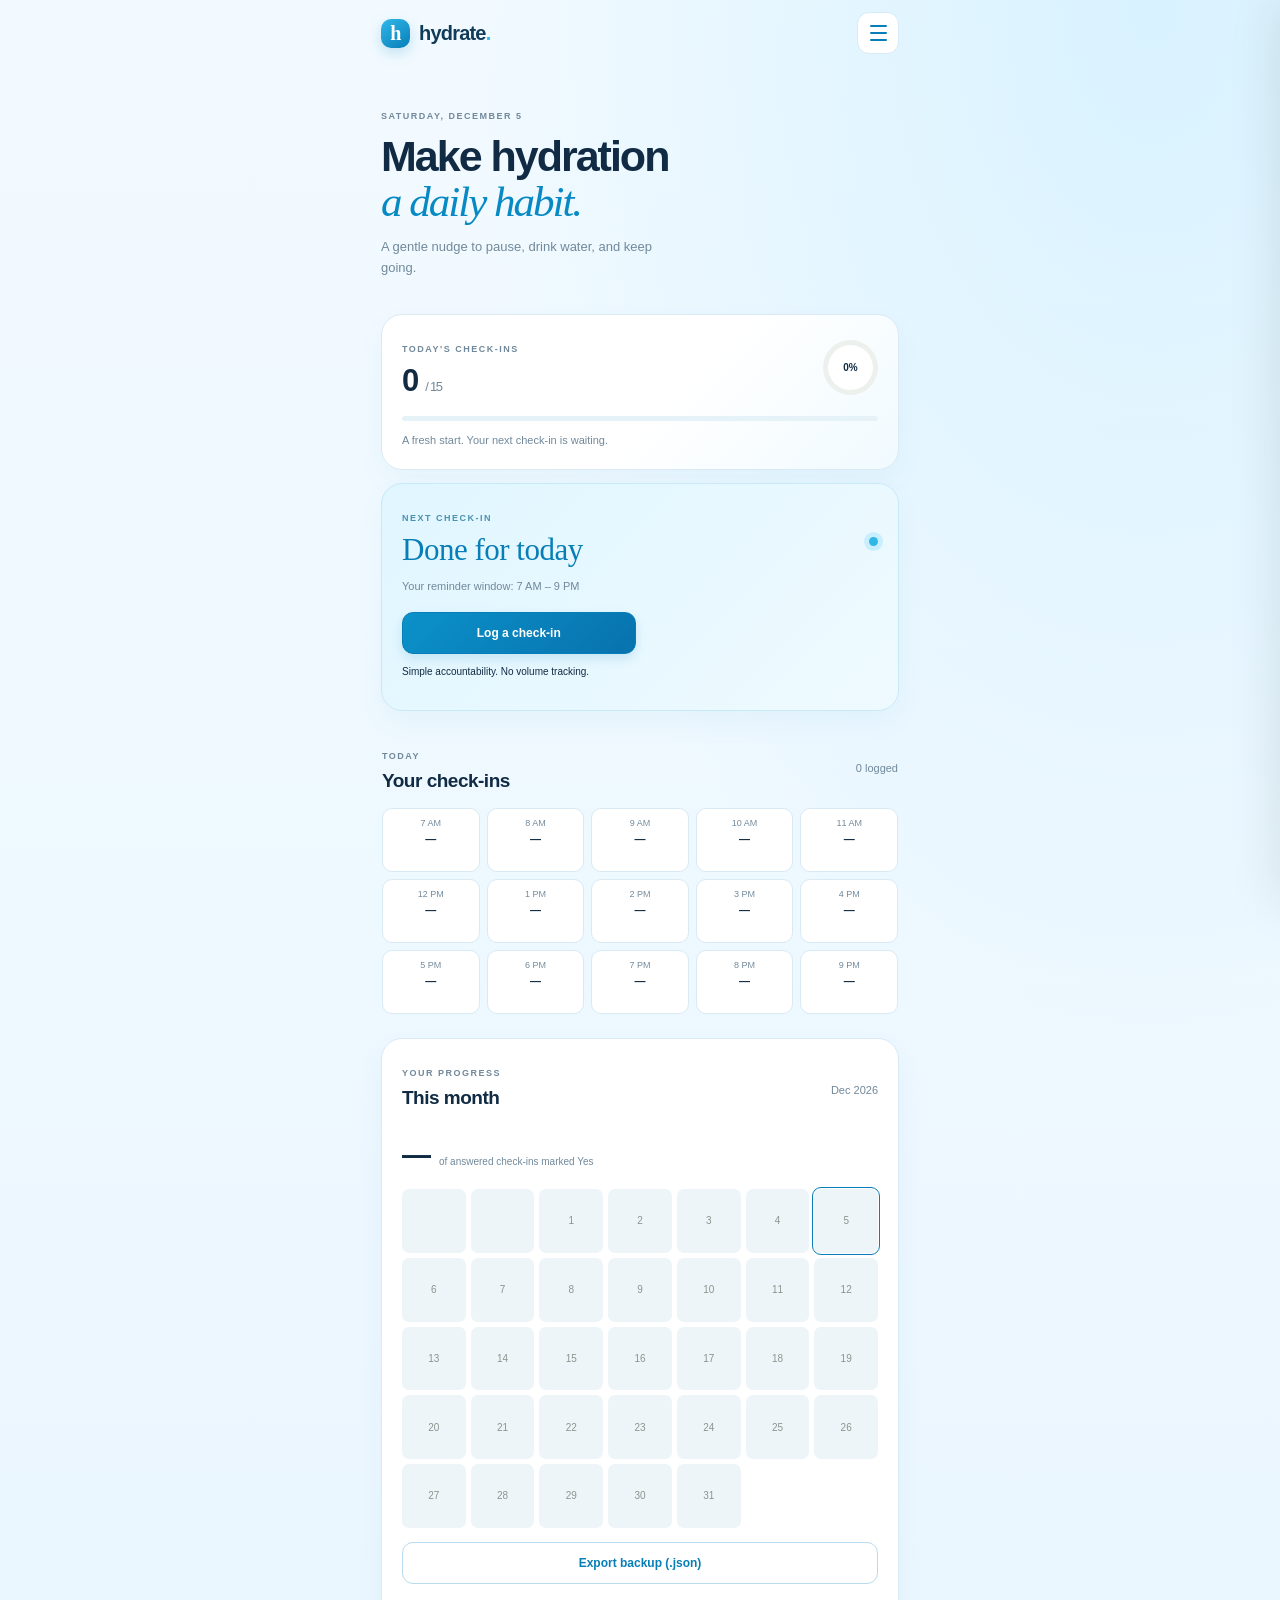
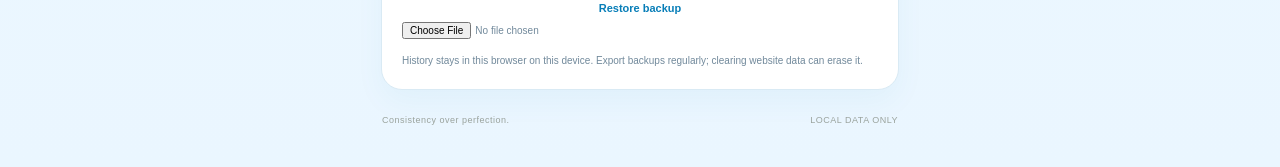
==== index.html @ 0cee1e0b "Add rotating hero message" ====
<!doctype html>
<html lang="en"><head><meta charset="utf-8"><meta name="viewport" content="width=device-width,initial-scale=1,viewport-fit=cover"><meta name="theme-color" content="#eaf6ff"><meta name="description" content="A simple hydration accountability tracker."><title>Hydrate</title><link rel="manifest" href="./manifest.json"><link rel="icon" href="./icon.svg" type="image/svg+xml"><link rel="stylesheet" href="./styles.css"></head>
<body><main class="shell">
<header class="nav"><a class="logo" href="./"><span class="drop">h</span>hydrate<span class="dot">.</span></a><button class="menu-trigger" id="menuTrigger" aria-label="Open menu" aria-expanded="false"><span></span><span></span><span></span></button></header>
<div id="homePage" class="page-view"><section class="hero"><p class="kicker" id="today"></p><h1 id="heroQuote" aria-live="polite">Make hydration<br><i>a daily habit.</i></h1><p class="intro">A gentle nudge to pause, drink water, and keep going.</p></section>
<section class="card score"><div class="scorehead"><div><p class="kicker">TODAY'S CHECK-INS</p><strong id="score">0 <small>/ 15</small></strong></div><div class="ring" id="ring"><span id="percent">0%</span></div></div><div class="track"><span id="bar"></span></div><p class="muted" id="scoreNote">A fresh start. Your next check-in is waiting.</p></section>
<section class="card next"><div class="flex"><div><p class="kicker">NEXT CHECK-IN</p><h2 id="next">—</h2></div><span class="pulse"></span></div><p class="muted" id="windowText">Your reminder window: 7:00 AM – 9:00 PM</p><div class="buttons"><button class="yes" id="yes">Log a check-in</button></div><p class="tiny" id="feedback">Simple accountability. No volume tracking.</p></section>
<section class="section"><div class="flex"><div><p class="kicker">TODAY</p><h2>Your check-ins</h2></div><span class="muted" id="answered">0 answered</span></div><div class="slots" id="slots"></div></section>

<section class="card history"><div class="flex"><div><p class="kicker">YOUR PROGRESS</p><h2>This month</h2></div><span class="muted" id="month"></span></div><div class="monthrate"><strong id="rate">—</strong><span>of answered check-ins marked Yes</span></div><div class="calendar" id="calendar"></div><button class="outline" id="export">Export backup (.json)</button><label class="restore">Restore backup<input id="import" type="file" accept="application/json,.json"></label><p class="tiny muted">History stays in this browser on this device. Export backups regularly; clearing website data can erase it.</p></section>
<footer><span>Consistency over perfection.</span><span>LOCAL DATA ONLY</span></footer></div>
<section id="settingsPage" class="page-view settings-page" hidden><div class="page-heading"><button id="settingsBack" class="back-button" aria-label="Back to dashboard">←</button><div><p class="kicker">PERSONALIZE HYDRATE</p><h1>Settings</h1><p class="muted">Make Hydrate fit your daily routine.</p></div></div><div class="settings-intro"><span class="water-orb">〰</span><div><strong>Your hydration rhythm</strong><p>Small reminders. Consistent habits.</p></div></div><section class="card settings"><p class="kicker">YOUR ROUTINE</p><h2>Reminder window</h2><div class="field"><label for="start">Start</label><input id="start" type="time" value="07:00"></div><div class="field"><label for="end">End</label><input id="end" type="time" value="21:00"></div><div class="field"><label>Frequency</label><span class="fixed">Every 1 hour</span></div><button class="outline" id="save">Save settings</button><div class="divider"></div><div class="flex"><div><b>Push notifications</b><p class="muted tiny" id="pushState">Not configured yet</p></div><span class="tiny muted">Manage from menu</span></div></section><section class="card danger-card"><p class="kicker">DATA MANAGEMENT</p><h2>Reset check-in history</h2><p class="muted">Permanently delete all your Yes and No records stored on this device. Export a backup first if you may need them.</p><button class="clear-logs" id="clearLogs">Clear all logs</button></section><p class="settings-privacy">Your check-in history stays on this device.</p></section>
</main>
<div class="menu-backdrop" id="menuBackdrop"></div>
<aside class="app-menu" id="appMenu" aria-hidden="true">
  <div class="menu-head"><strong>Hydrate</strong><button id="menuClose" aria-label="Close menu">×</button></div>
  <button class="menu-item" id="menuProfile"><span>Profile</span><small>Personal details</small></button>
  <button class="menu-item" id="menuSettings"><span>Settings</span><small>Routine and data controls</small></button>
  <div class="menu-divider"></div>
  <button class="menu-item" id="notify"><span>Test notification</span><small>Send a sample reminder</small></button>
  <p class="menu-foot">Your data stays on this device.</p>
</aside>
<section class="profile-overlay" id="profileOverlay" aria-hidden="true">
  <div class="profile-dialog">
    <div class="flex"><h2>Your profile</h2><button id="profileClose" class="profile-close" aria-label="Close profile">×</button></div>
    <p class="muted">A local profile for your Hydrate app. No account or sign-in required.</p>
    <label class="profile-label" for="profileName">Display name</label>
    <input id="profileName" class="profile-input" type="text" maxlength="40" placeholder="Your name">
    <button class="yes profile-save" id="profileSave">Save profile</button>
  </div>
</section>
<section class="checkin-overlay" id="checkinOverlay" aria-hidden="true">
  <div class="checkin-dialog" role="dialog" aria-modal="true" aria-labelledby="checkinTitle">
    <p class="kicker">HYDRATE CHECK-IN</p>
    <h2 id="checkinTitle">Did you drink water?</h2>
    <p class="muted">Log this reminder before you get back to your day.</p>
    <div class="checkin-actions">
      <button class="yes" id="promptYes">Yes, I drank</button>
      <button class="no" id="promptNo">Not yet</button>
    </div>
  </div>
</section>
<div id="toast" role="status"></div><script src="./app.js" defer></script></body></html>
---- styles.css ----
:root{--ink:#102b43;--green:#087eb8;--mint:#dff4ff;--paper:#edf8ff;--muted:#71899b;--line:#d9eaf4;--white:#fff;--rust:#c06a45;--blue:#087eb8;--deep:#075985;--sky:#e2f5ff}*{box-sizing:border-box}body{margin:0;background:var(--paper);color:var(--ink);font-family:-apple-system,BlinkMacSystemFont,"Segoe UI",sans-serif;-webkit-font-smoothing:antialiased}.shell{max-width:540px;margin:auto;padding:env(safe-area-inset-top) 21px calc(30px + env(safe-area-inset-bottom))}.nav{height:66px;display:flex;align-items:center;justify-content:space-between}.logo{text-decoration:none;color:var(--ink);font-size:20px;font-weight:750;letter-spacing:-.8px;display:flex;align-items:center}.drop{width:29px;height:29px;border-radius:10px;background:var(--green);color:#fff;display:grid;place-items:center;margin-right:9px;font-family:Georgia,serif;font-size:20px}.dot{color:#c58b5a}.kicker{font-size:9px;letter-spacing:1.5px;font-weight:750;color:var(--muted)}.hero{padding:36px 0 22px}.hero h1{font-size:43px;line-height:1.04;letter-spacing:-2px;margin:13px 0;font-weight:700}.hero h1 i{font-family:Georgia,serif;color:var(--green);font-weight:400}.intro{font-size:13px;color:var(--muted);line-height:1.6;max-width:280px}.card{background:var(--white);border:1px solid var(--line);border-radius:21px;padding:20px;margin-bottom:13px;box-shadow:0 6px 22px #1d382708}.scorehead,.flex{display:flex;align-items:center;justify-content:space-between}.score strong{display:block;font-size:31px;letter-spacing:-1.3px;margin-top:5px}.score small{font-size:13px;color:var(--muted);font-weight:500}.ring{width:55px;height:55px;border-radius:50%;background:conic-gradient(var(--green) 0deg,#edf1ed 0deg);display:grid;place-items:center;position:relative}.ring:before{content:"";position:absolute;inset:5px;background:#fff;border-radius:50%}.ring span{position:relative;font-size:10px;font-weight:750}.track{height:5px;background:#edf1ed;border-radius:8px;margin:17px 0 11px;overflow:hidden}.track span{height:100%;display:block;width:0;background:var(--green);transition:width .2s}.muted{font-size:11px;color:var(--muted);line-height:1.55;margin:0}.next{background:#e9f0e9;border-color:#dce8dd}.next .kicker{color:#698373}.next h2,.section h2,.settings h2,.history h2{margin:2px 0 10px;font-size:19px;letter-spacing:-.5px}.next h2{font-family:Georgia,serif;font-weight:400;font-size:31px;color:var(--green)}.pulse{width:9px;height:9px;background:#71977b;border-radius:50%;box-shadow:0 0 0 5px #d7e6d9}.buttons{display:grid;grid-template-columns:1fr 1fr;gap:9px;margin:17px 0 10px}button{font:650 12px -apple-system,BlinkMacSystemFont,"Segoe UI",sans-serif;cursor:pointer;border-radius:11px;padding:13px 9px}.yes{background:var(--green);color:white;border:1px solid var(--green)}.no{background:#fff;color:var(--green);border:1px solid #cbd9ce}.tiny{font-size:10px;line-height:1.6}.section{padding:18px 1px 24px}.section h2{margin:2px 0}.slots{display:grid;grid-template-columns:repeat(5,1fr);gap:7px;margin-top:14px}.slot{background:#fff;border:1px solid var(--line);border-radius:10px;text-align:center;padding:9px 2px;min-height:52px}.slot span{display:block;font-size:9px;color:var(--muted)}.slot b{display:block;font-size:11px;margin-top:5px}.slot.yes{background:#e6f0e8;border-color:#d5e5d8;color:var(--green)}.slot.no{background:#f7eee8;border-color:#efded2;color:var(--rust)}.settings h2,.history h2{margin:3px 0 13px}.field{display:flex;justify-content:space-between;align-items:center;padding:11px 0;border-bottom:1px solid var(--line);font-size:12px}.field label{color:#536259}.field input{border:1px solid var(--line);border-radius:8px;padding:7px;background:#fafcfa;color:var(--ink);font:12px inherit}.fixed{color:var(--muted)}.outline{width:100%;border:1px solid #cbd9ce;background:white;color:var(--green);margin:14px 0 4px}.divider{height:1px;background:var(--line);margin:16px 0}.settings b{font-size:12px}.monthrate{display:flex;align-items:baseline;gap:8px;margin:17px 0}.monthrate strong{font-size:29px}.monthrate span{font-size:10px;color:var(--muted)}.calendar{display:grid;grid-template-columns:repeat(7,1fr);gap:5px}.calendar div{aspect-ratio:1;border-radius:7px;background:#f0f3f0;display:grid;place-items:center;color:#8a958d;font-size:10px}.calendar .good{background:#dcebe0;color:var(--green);font-weight:750}.calendar .today{outline:1px solid var(--green);outline-offset:1px}.restore{display:block;text-align:center;color:var(--green);font-size:11px;font-weight:650;margin:14px 0}.restore input{display:block;width:100%;margin-top:8px;color:var(--muted);font-size:10px}footer{display:flex;justify-content:space-between;color:#9aa39d;font-size:9px;letter-spacing:.5px;padding:12px 1px}#toast{position:fixed;bottom:calc(20px + env(safe-area-inset-bottom));left:50%;transform:translate(-50%,15px);opacity:0;background:#172820;color:white;padding:11px 16px;border-radius:30px;font-size:11px;transition:.2s;pointer-events:none;white-space:nowrap}#toast.show{opacity:1;transform:translate(-50%,0)}button:focus-visible,input:focus-visible{outline:2px solid #c58b5a;outline-offset:2px}
.checkin-overlay{position:fixed;inset:0;z-index:20;background:rgba(18,34,25,.48);backdrop-filter:blur(7px);display:none;align-items:center;justify-content:center;padding:22px}
.checkin-overlay.visible{display:flex}
.checkin-dialog{width:100%;max-width:420px;background:#fff;border:1px solid var(--line);border-radius:23px;padding:25px 21px 18px;box-shadow:0 22px 70px #0b1c1260;animation:popin .18s ease-out}
.checkin-dialog h2{font-size:27px;letter-spacing:-1px;margin:10px 0 8px}
.checkin-actions{display:grid;grid-template-columns:1fr 1fr;gap:9px;margin:22px 0 9px}
.checkin-actions button{min-height:48px}
@keyframes popin{from{opacity:0;transform:translateY(8px) scale(.98)}to{opacity:1;transform:translateY(0) scale(1)}}

.slot small{display:block;margin-top:4px;font-size:11px;line-height:1.2;color:var(--muted);font-weight:600}

.menu-trigger{width:42px;height:42px;border:1px solid var(--line);background:#fff;border-radius:12px;display:flex;flex-direction:column;justify-content:center;align-items:center;gap:5px;padding:0}
.menu-trigger span{display:block;width:17px;height:2px;border-radius:2px;background:var(--ink)}
.menu-backdrop{position:fixed;inset:0;background:#10201855;z-index:29;display:none}
.menu-backdrop.visible{display:block}
.app-menu{position:fixed;z-index:30;top:0;right:0;bottom:0;width:min(82vw,340px);background:#fff;box-shadow:-15px 0 50px #12251b20;padding:calc(20px + env(safe-area-inset-top)) 19px calc(20px + env(safe-area-inset-bottom));transform:translateX(105%);transition:transform .22s ease;display:flex;flex-direction:column}
.app-menu.visible{transform:translateX(0)}
.menu-head{display:flex;align-items:center;justify-content:space-between;padding-bottom:20px;border-bottom:1px solid var(--line);margin-bottom:12px;font-size:18px}
.menu-head button,.profile-close{border:0;background:var(--paper);border-radius:10px;font-size:24px;width:36px;height:36px;padding:0;color:var(--ink)}
.menu-item{display:flex;flex-direction:column;align-items:flex-start;text-align:left;gap:4px;padding:15px 10px;border:0;border-radius:12px;background:transparent;color:var(--ink);font-size:14px}
.menu-item:active{background:var(--paper)}
.menu-item small{font-size:10px;color:var(--muted);font-weight:450}
.menu-divider{height:1px;background:var(--line);margin:10px 0}
.menu-foot{margin-top:auto;color:var(--muted);font-size:10px;padding:10px}
.profile-overlay{position:fixed;inset:0;z-index:40;background:#10201866;display:none;align-items:center;justify-content:center;padding:22px}
.profile-overlay.visible{display:flex}
.profile-dialog{background:#fff;width:100%;max-width:400px;border-radius:20px;padding:22px;box-shadow:0 20px 60px #0002}
.profile-dialog h2{font-size:20px;margin:0}
.profile-label{display:block;font-size:11px;color:var(--muted);margin:20px 0 7px}
.profile-input{width:100%;border:1px solid var(--line);border-radius:10px;padding:12px;font:14px inherit;color:var(--ink);background:#fbfcfb}
.profile-save{width:100%;margin-top:14px}

/* Hydrate blue-water visual refresh */
body{background:radial-gradient(ellipse at 90% 0%,#d8f2ff 0%,transparent 42%),linear-gradient(180deg,#f2faff 0%,#eaf6ff 100%);color:var(--ink)}
.shell{max-width:560px}
.logo{color:#103b59}.drop{background:linear-gradient(145deg,#31b8e9,#087eb8);box-shadow:0 5px 14px #0784bd35}
.dot{color:#36bde8}
.hero h1 i{color:#0789c4}
.card{border-color:#d9eaf4;box-shadow:0 12px 30px #1c7ca00c}
.score{background:linear-gradient(135deg,#fff 55%,#f0faff)}
.ring{background:conic-gradient(var(--blue) 0deg,#e5f2f8 0deg)}
.track{background:#e5f2f8}.track span{background:linear-gradient(90deg,#36c2eb,#087eb8)}
.next{background:linear-gradient(135deg,#e0f6ff,#effaff);border-color:#c7eaf8}
.next .kicker{color:#4b91b1}.next h2{color:#087eb8}
.pulse{background:#31b7e6;box-shadow:0 0 0 5px #c9efff}
.yes{background:linear-gradient(135deg,#0b91c9,#0872ad);border-color:#087eb8;box-shadow:0 5px 12px #087eb826}
.no{color:#087eb8;border-color:#b9deef;background:#fff}
.slot.yes{background:#e0f5ff;border-color:#bfe7f8;color:#087eb8}
.slot.no{background:#fff2ec;border-color:#f2ddd2;color:#b76542}
.outline{border-color:#b8dced;color:#087eb8;background:#fff}
.calendar div{background:#edf5f9}.calendar .good{background:#d7f1ff;color:#087eb8}.calendar .today{outline-color:#087eb8}
#toast{background:#073b5b}
.menu-trigger{border-color:#d7eaf5;background:#fff}
.menu-trigger span{background:#087eb8}
.menu-backdrop{background:#073b5b55}
.app-menu{background:#fafdff}
.menu-head button,.profile-close{background:#e6f5fc;color:#087eb8}
.menu-item:active{background:#eaf7ff}
.profile-dialog{background:#fbfeff}
.profile-input{border-color:#d5e9f4;background:#f5fbff}
.checkin-dialog{border-color:#d5eaf5}
.checkin-overlay{background:#06365366}
.checkin-actions .yes{background:linear-gradient(135deg,#0b91c9,#0872ad)}
.page-view[hidden]{display:none!important}
.settings-page{max-width:560px;margin:0 auto;padding:calc(22px + env(safe-area-inset-top)) 21px calc(35px + env(safe-area-inset-bottom))}
.page-heading{display:flex;gap:16px;align-items:center;margin:12px 0 24px}
.page-heading h1{font-size:35px;letter-spacing:-1.5px;margin:3px 0 5px}
.back-button{flex:0 0 44px;width:44px;height:44px;border:1px solid #cfe6f3;border-radius:14px;background:#fff;color:#087eb8;font-size:23px;padding:0}
.settings-intro{display:flex;align-items:center;gap:14px;padding:17px 18px;margin-bottom:14px;border-radius:20px;background:linear-gradient(120deg,#d7f3ff,#f4fcff);border:1px solid #cceaf8}
.settings-intro strong{font-size:14px}.settings-intro p{font-size:11px;color:#71899b;margin:5px 0 0}
.water-orb{width:42px;height:42px;border-radius:50%;display:grid;place-items:center;background:linear-gradient(145deg,#48c8ed,#087eb8);color:white;font-size:24px;box-shadow:0 6px 15px #0784bd30}
.settings-page .settings{margin-bottom:14px}
.settings-page .settings h2,.danger-card h2{font-size:21px}
.settings-page .field{padding:15px 0}
.settings-page .field input{border-color:#d7eaf5;background:#f7fcff}
.settings-page .outline{padding:15px;margin-top:18px}
.danger-card{border-color:#f0deda;background:linear-gradient(145deg,#fff,#fffafa)}
.danger-card .kicker{color:#a96c61}
.danger-card h2{margin:5px 0 9px}
.clear-logs{width:100%;margin-top:17px;border:1px solid #edc8c2;background:#fff5f3;color:#a8443a;padding:14px}
.settings-privacy{text-align:center;color:#8aa0ae;font-size:10px;padding:10px 0}


/* Show ad-hoc check-ins inside the matching hourly tile */
.slot{min-height:64px;padding:9px 3px;overflow-wrap:anywhere}
.slot .quick-count{font-size:9px;color:#087eb8;font-weight:750;margin-top:5px}
.slot .quick-times{font-size:8px;line-height:1.35;color:#54788d;margin-top:3px;white-space:normal}
.slot.has-quick{background:linear-gradient(180deg,#f0faff,#fff);border-color:#b9e4f5}
.slot.yes.has-quick{background:#e0f5ff}
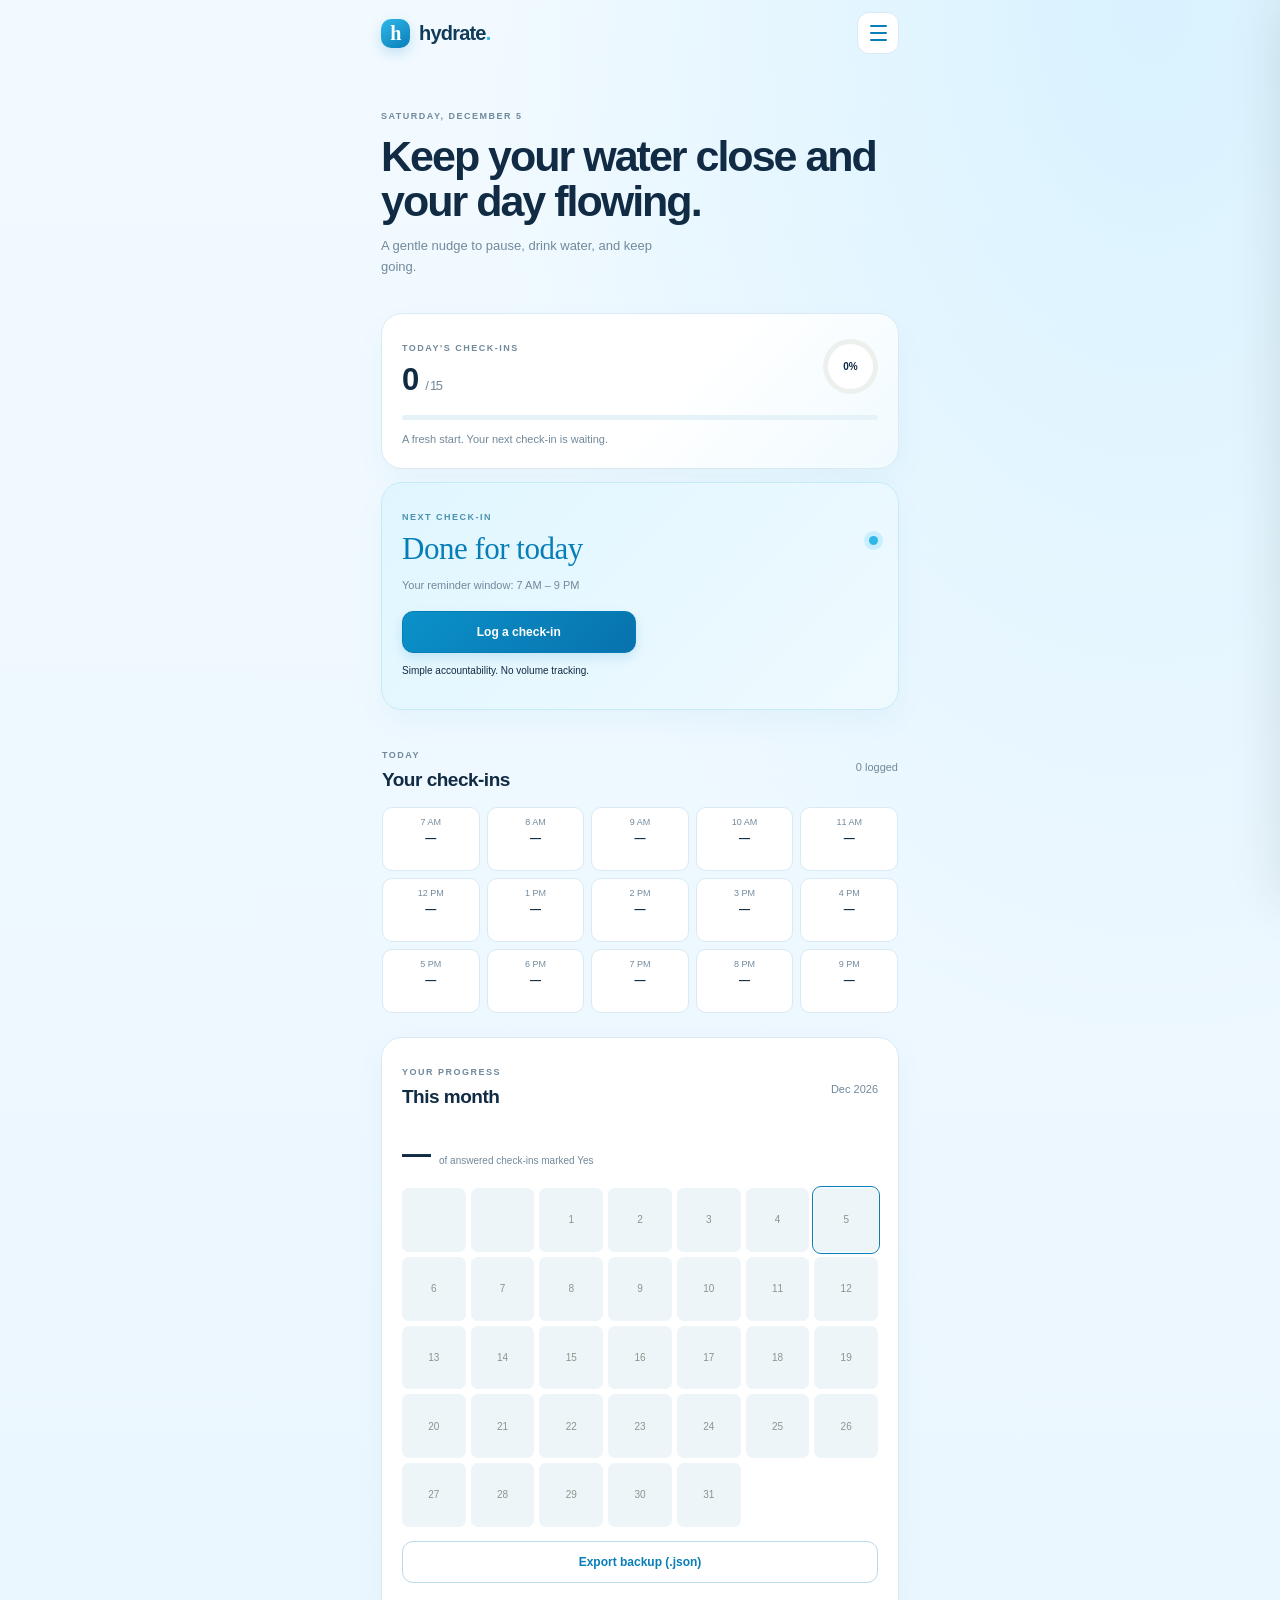
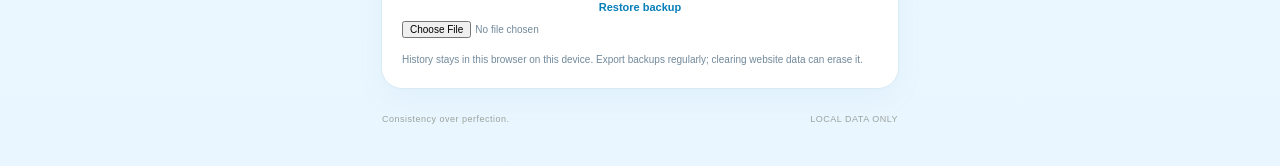
==== commit 338cf964: "Add iOS Home Screen icon declaration" ====
--- a/index.html
+++ b/index.html
@@ -1,5 +1,5 @@
 <!doctype html>
-<html lang="en"><head><meta charset="utf-8"><meta name="viewport" content="width=device-width,initial-scale=1,viewport-fit=cover"><meta name="theme-color" content="#eaf6ff"><meta name="description" content="A simple hydration accountability tracker."><title>Hydrate</title><link rel="manifest" href="./manifest.json"><link rel="icon" href="./icon.svg" type="image/svg+xml"><link rel="stylesheet" href="./styles.css"></head>
+<html lang="en"><head><meta charset="utf-8"><meta name="viewport" content="width=device-width,initial-scale=1,viewport-fit=cover"><meta name="theme-color" content="#eaf6ff"><meta name="description" content="A simple hydration accountability tracker."><title>Hydrate</title><link rel="manifest" href="./manifest.json"><link rel="icon" href="./icon.svg" type="image/svg+xml"><link rel="apple-touch-icon" href="./icon.svg"><link rel="stylesheet" href="./styles.css"></head>
 <body><main class="shell">
 <header class="nav"><a class="logo" href="./"><span class="drop">h</span>hydrate<span class="dot">.</span></a><button class="menu-trigger" id="menuTrigger" aria-label="Open menu" aria-expanded="false"><span></span><span></span><span></span></button></header>
 <div id="homePage" class="page-view"><section class="hero"><p class="kicker" id="today"></p><h1 id="heroQuote" aria-live="polite">Make hydration<br><i>a daily habit.</i></h1><p class="intro">A gentle nudge to pause, drink water, and keep going.</p></section>
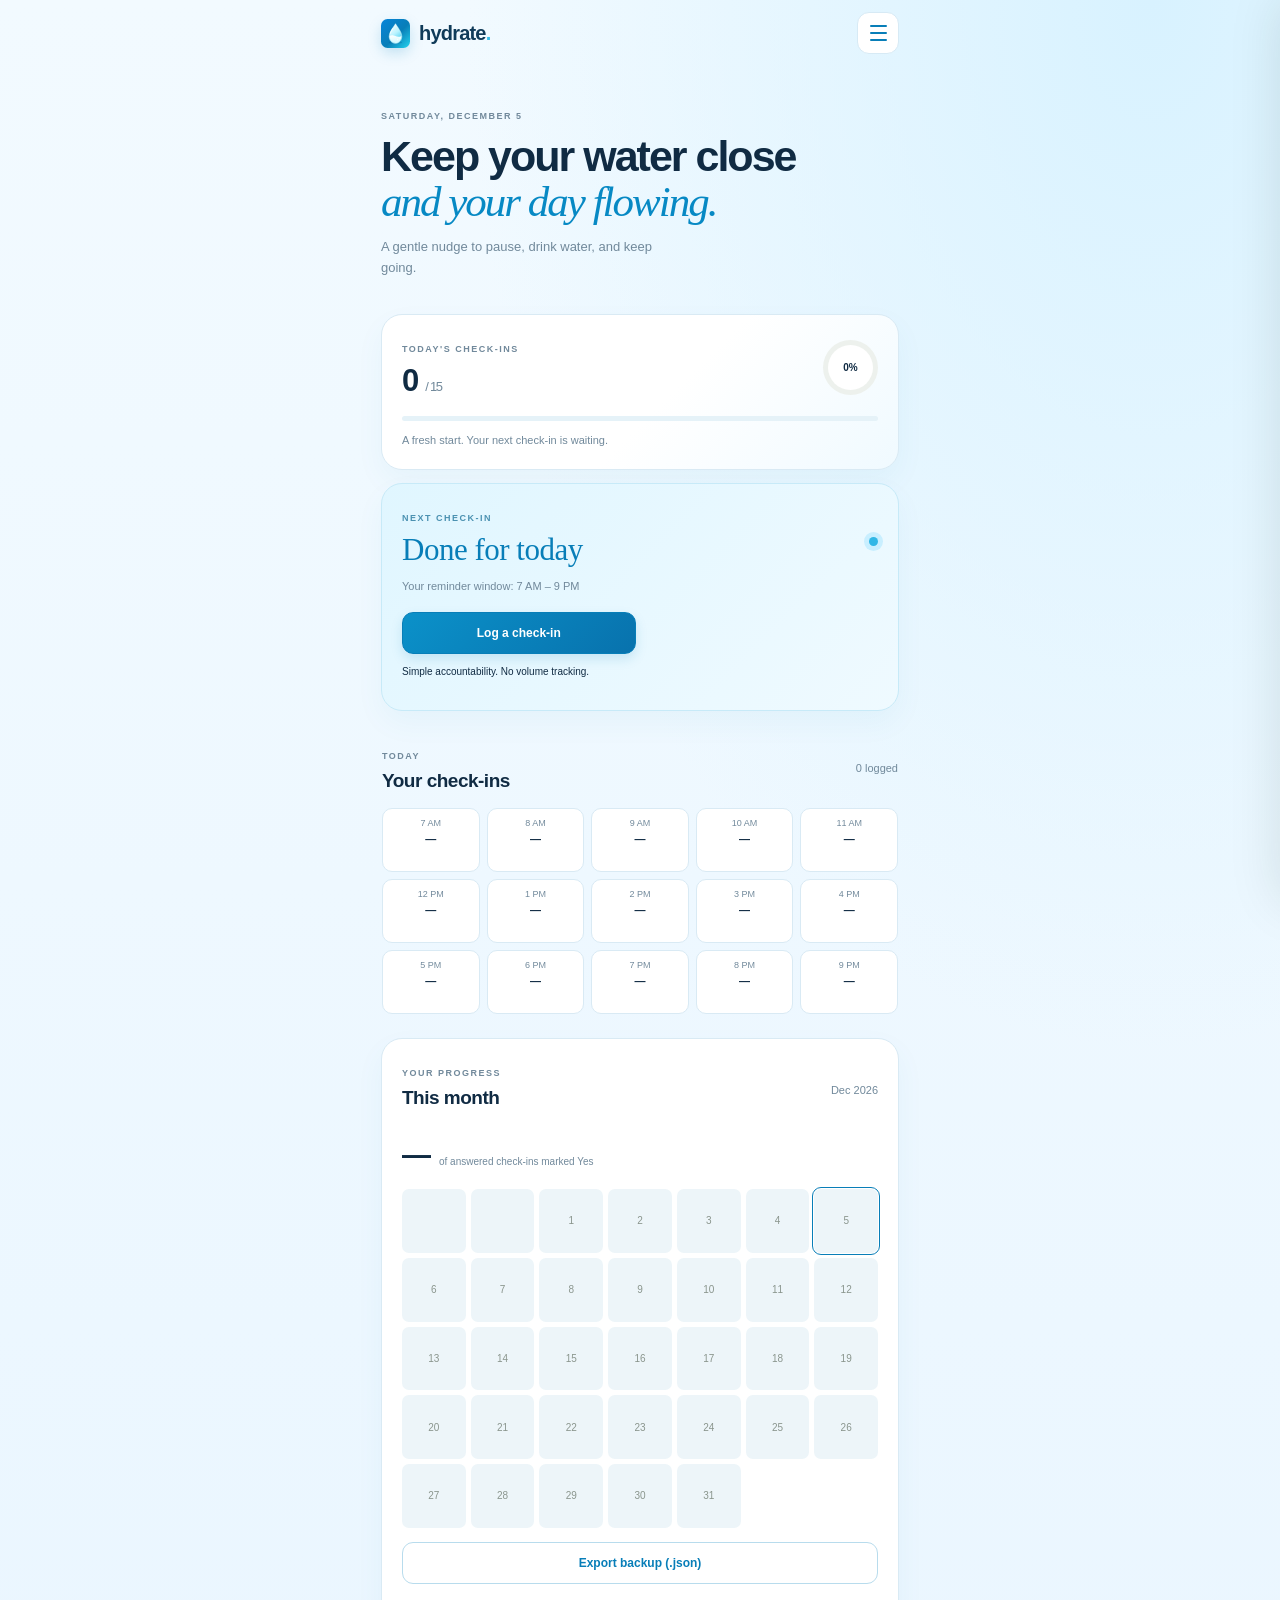
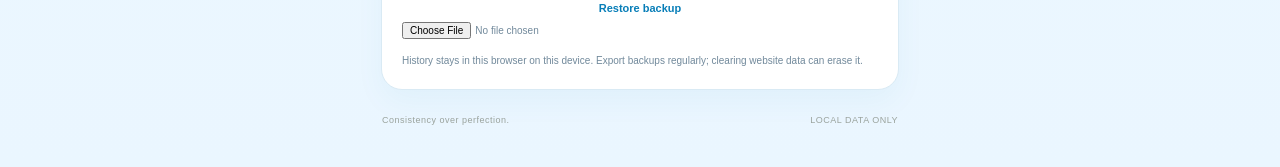
==== commit 6a860c1f: "Replace header H with water-drop brand mark and point iOS icon to PNG" ====
--- a/index.html
+++ b/index.html
@@ -1,7 +1,7 @@
 <!doctype html>
-<html lang="en"><head><meta charset="utf-8"><meta name="viewport" content="width=device-width,initial-scale=1,viewport-fit=cover"><meta name="theme-color" content="#eaf6ff"><meta name="description" content="A simple hydration accountability tracker."><title>Hydrate</title><link rel="manifest" href="./manifest.json"><link rel="icon" href="./icon.svg" type="image/svg+xml"><link rel="apple-touch-icon" href="./icon.svg"><link rel="stylesheet" href="./styles.css"></head>
+<html lang="en"><head><meta charset="utf-8"><meta name="viewport" content="width=device-width,initial-scale=1,viewport-fit=cover"><meta name="theme-color" content="#eaf6ff"><meta name="description" content="A simple hydration accountability tracker."><title>Hydrate</title><link rel="manifest" href="./manifest.json"><link rel="icon" href="./icon.svg" type="image/svg+xml"><link rel="apple-touch-icon" href="./apple-touch-icon.png"><link rel="stylesheet" href="./styles.css"></head>
 <body><main class="shell">
-<header class="nav"><a class="logo" href="./"><span class="drop">h</span>hydrate<span class="dot">.</span></a><button class="menu-trigger" id="menuTrigger" aria-label="Open menu" aria-expanded="false"><span></span><span></span><span></span></button></header>
+<header class="nav"><a class="logo" href="./"><span class="drop"><img src="./icon.svg" alt=""></span>hydrate<span class="dot">.</span></a><button class="menu-trigger" id="menuTrigger" aria-label="Open menu" aria-expanded="false"><span></span><span></span><span></span></button></header>
 <div id="homePage" class="page-view"><section class="hero"><p class="kicker" id="today"></p><h1 id="heroQuote" aria-live="polite">Make hydration<br><i>a daily habit.</i></h1><p class="intro">A gentle nudge to pause, drink water, and keep going.</p></section>
 <section class="card score"><div class="scorehead"><div><p class="kicker">TODAY'S CHECK-INS</p><strong id="score">0 <small>/ 15</small></strong></div><div class="ring" id="ring"><span id="percent">0%</span></div></div><div class="track"><span id="bar"></span></div><p class="muted" id="scoreNote">A fresh start. Your next check-in is waiting.</p></section>
 <section class="card next"><div class="flex"><div><p class="kicker">NEXT CHECK-IN</p><h2 id="next">—</h2></div><span class="pulse"></span></div><p class="muted" id="windowText">Your reminder window: 7:00 AM – 9:00 PM</p><div class="buttons"><button class="yes" id="yes">Log a check-in</button></div><p class="tiny" id="feedback">Simple accountability. No volume tracking.</p></section>
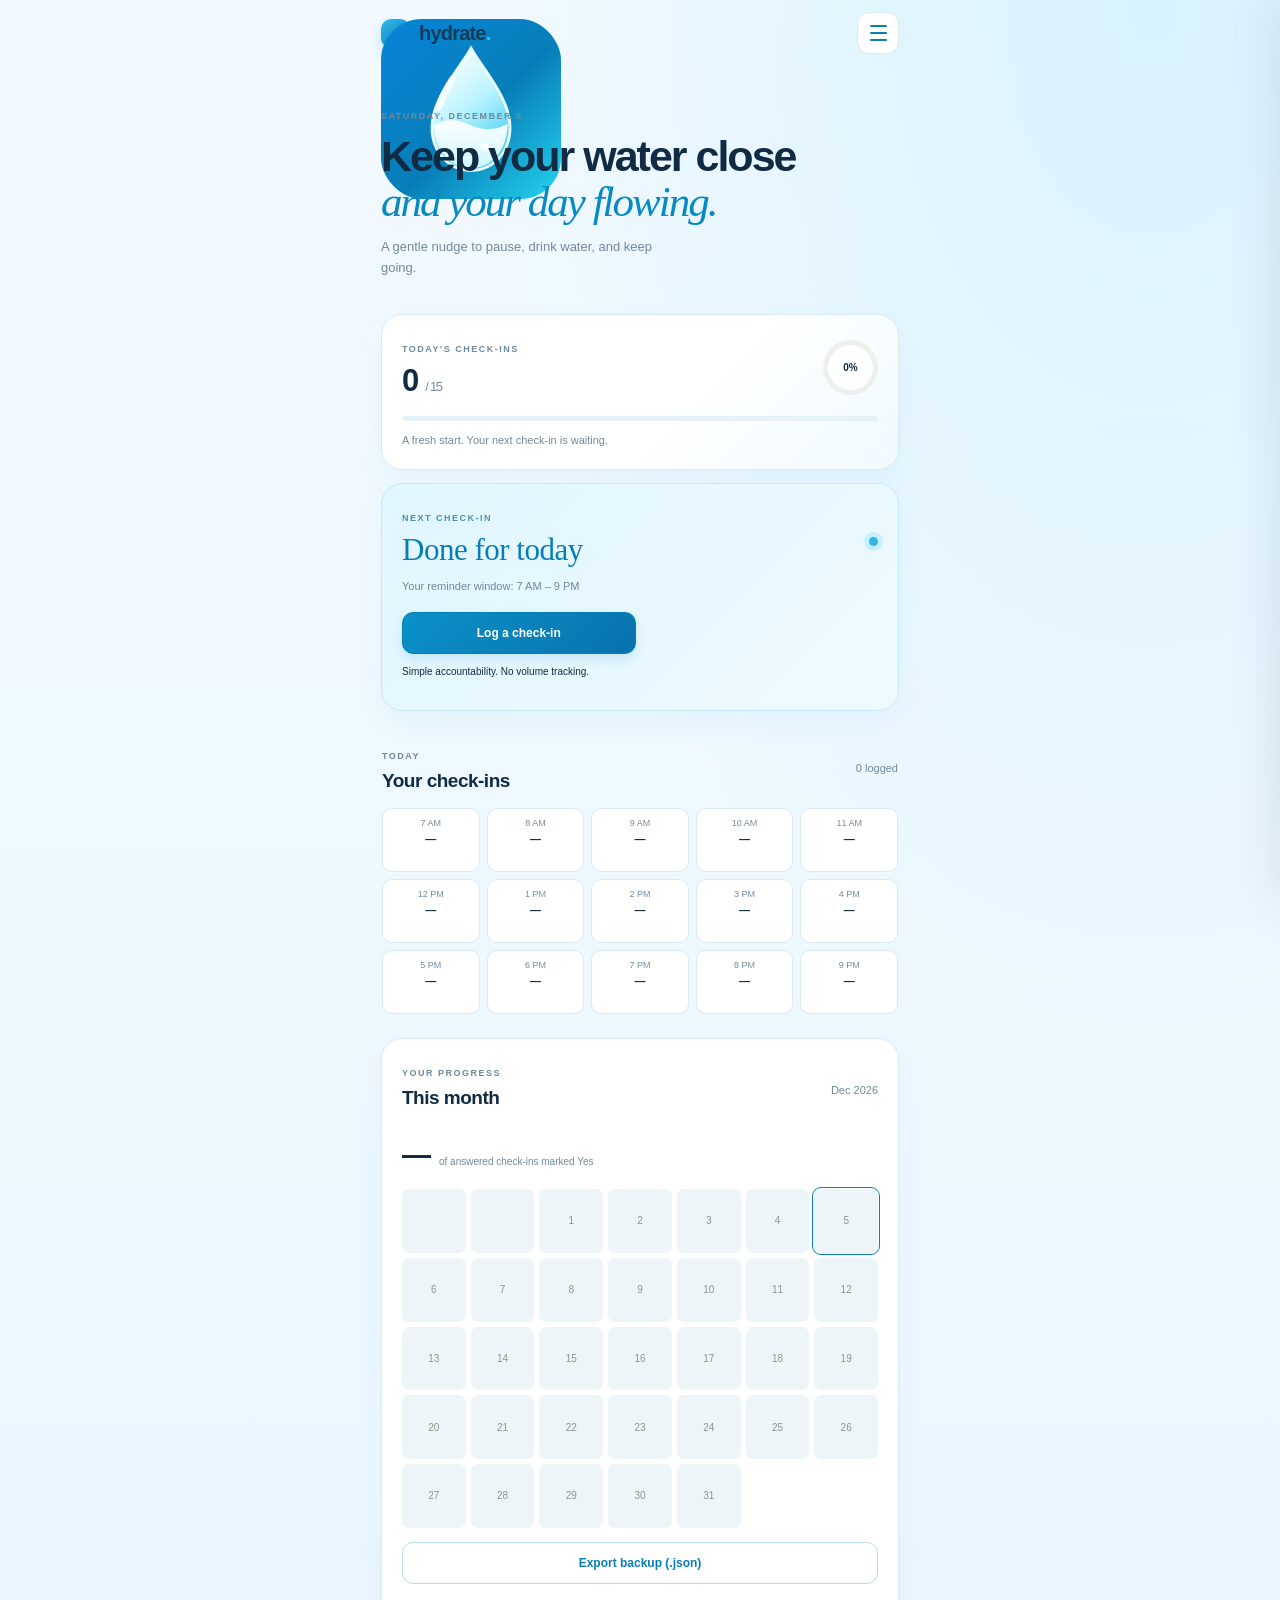
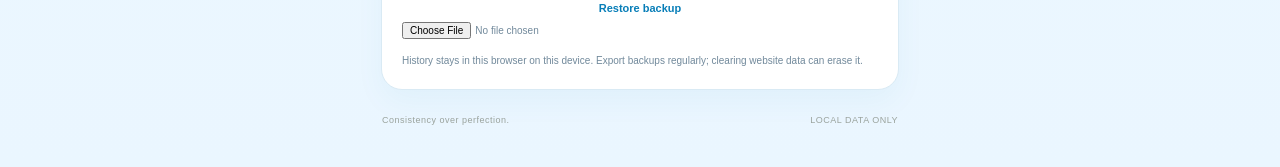
==== commit f290e135: "Use uploaded PNG for browser, header and iOS Home Screen icon" ====
--- a/index.html
+++ b/index.html
@@ -1,7 +1,7 @@
 <!doctype html>
-<html lang="en"><head><meta charset="utf-8"><meta name="viewport" content="width=device-width,initial-scale=1,viewport-fit=cover"><meta name="theme-color" content="#eaf6ff"><meta name="description" content="A simple hydration accountability tracker."><title>Hydrate</title><link rel="manifest" href="./manifest.json"><link rel="icon" href="./icon.svg" type="image/svg+xml"><link rel="apple-touch-icon" href="./apple-touch-icon.png"><link rel="stylesheet" href="./styles.css"></head>
+<html lang="en"><head><meta charset="utf-8"><meta name="viewport" content="width=device-width,initial-scale=1,viewport-fit=cover"><meta name="theme-color" content="#eaf6ff"><meta name="description" content="A simple hydration accountability tracker."><title>Hydrate</title><link rel="manifest" href="./manifest.json"><link rel="icon" href="./apple-touch-icon.png" type="image/png"><link rel="apple-touch-icon" href="./apple-touch-icon.png"><link rel="stylesheet" href="./styles.css"></head>
 <body><main class="shell">
-<header class="nav"><a class="logo" href="./"><span class="drop"><img src="./icon.svg" alt=""></span>hydrate<span class="dot">.</span></a><button class="menu-trigger" id="menuTrigger" aria-label="Open menu" aria-expanded="false"><span></span><span></span><span></span></button></header>
+<header class="nav"><a class="logo" href="./"><span class="drop"><img src="./apple-touch-icon.png" alt=""></span>hydrate<span class="dot">.</span></a><button class="menu-trigger" id="menuTrigger" aria-label="Open menu" aria-expanded="false"><span></span><span></span><span></span></button></header>
 <div id="homePage" class="page-view"><section class="hero"><p class="kicker" id="today"></p><h1 id="heroQuote" aria-live="polite">Make hydration<br><i>a daily habit.</i></h1><p class="intro">A gentle nudge to pause, drink water, and keep going.</p></section>
 <section class="card score"><div class="scorehead"><div><p class="kicker">TODAY'S CHECK-INS</p><strong id="score">0 <small>/ 15</small></strong></div><div class="ring" id="ring"><span id="percent">0%</span></div></div><div class="track"><span id="bar"></span></div><p class="muted" id="scoreNote">A fresh start. Your next check-in is waiting.</p></section>
 <section class="card next"><div class="flex"><div><p class="kicker">NEXT CHECK-IN</p><h2 id="next">—</h2></div><span class="pulse"></span></div><p class="muted" id="windowText">Your reminder window: 7:00 AM – 9:00 PM</p><div class="buttons"><button class="yes" id="yes">Log a check-in</button></div><p class="tiny" id="feedback">Simple accountability. No volume tracking.</p></section>
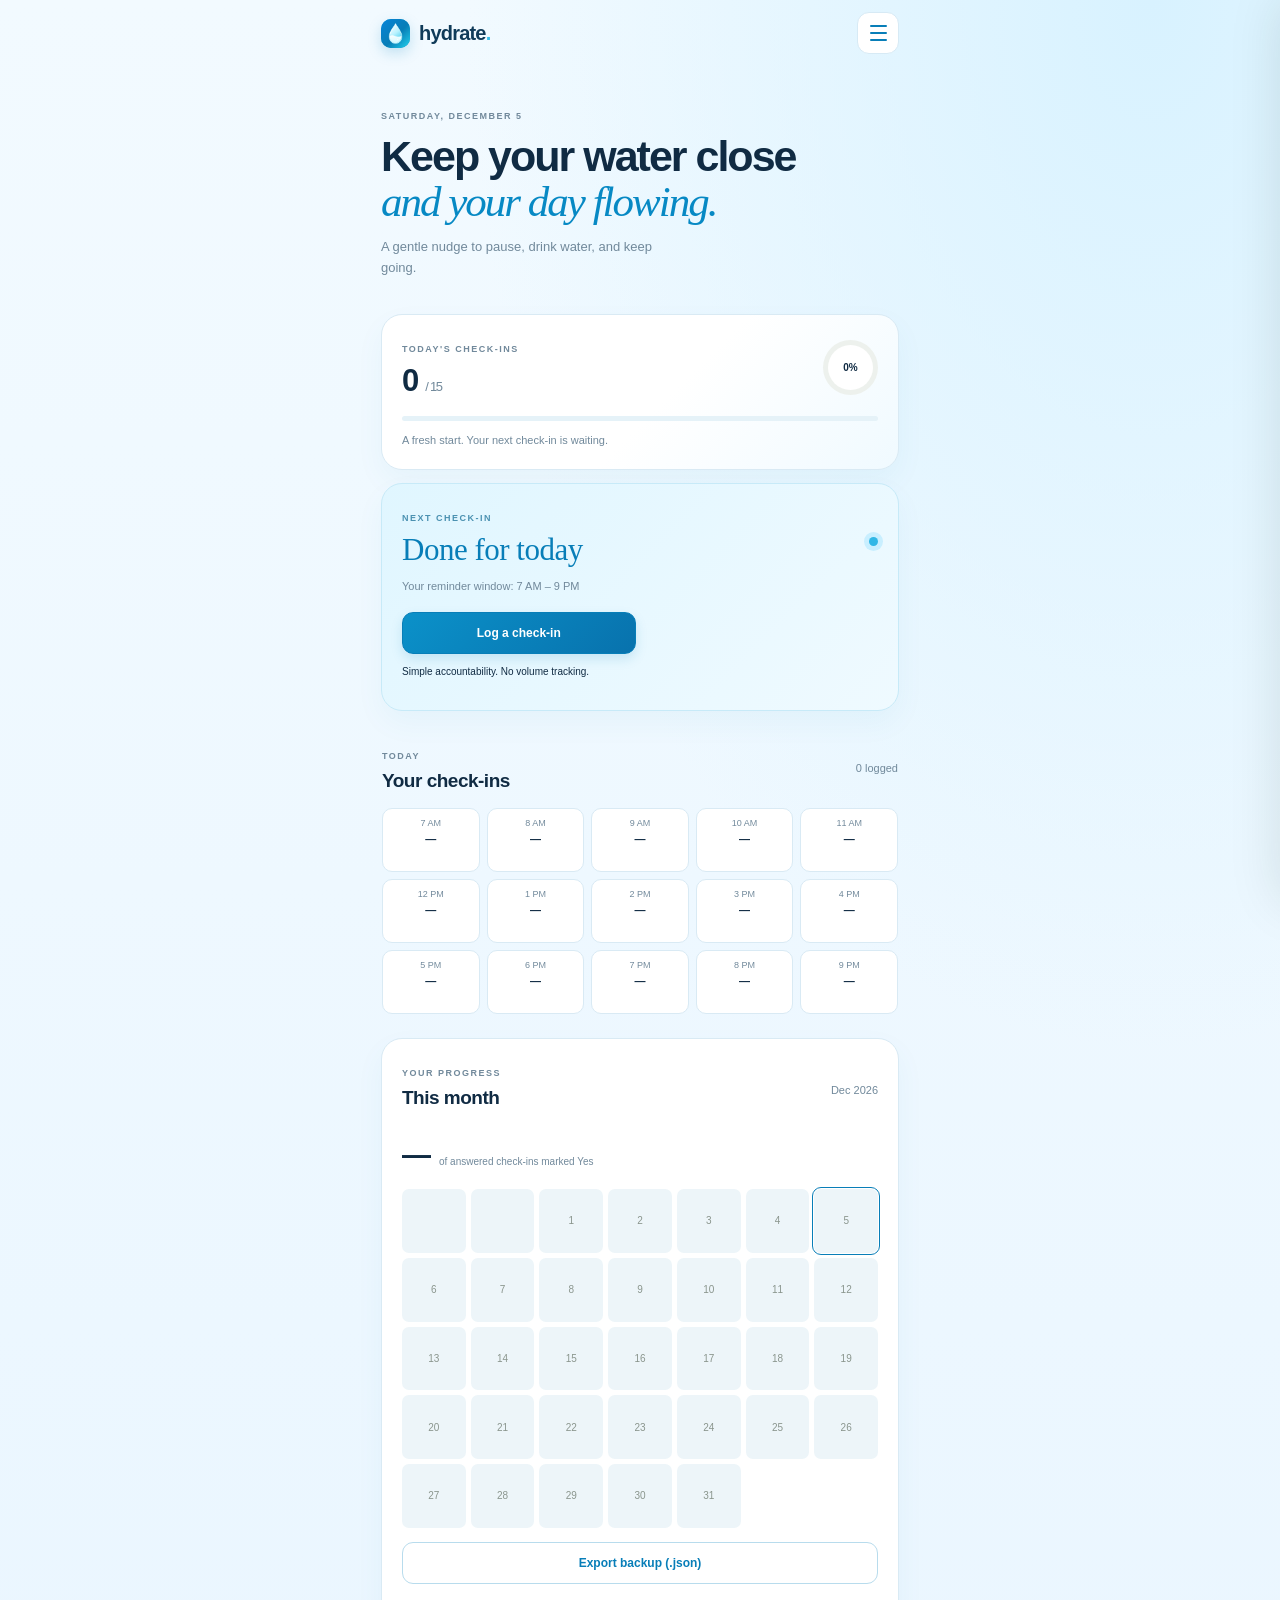
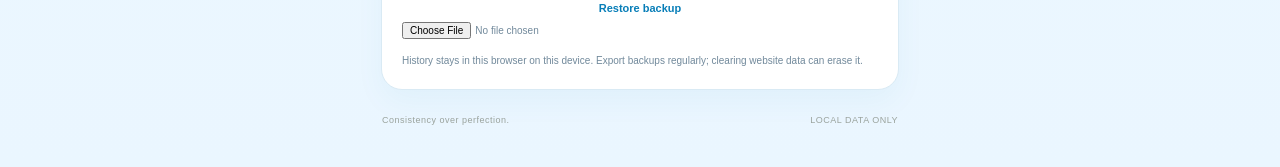
==== commit c5ce2be6: "Add remote push test button to Hydrate menu" ====
--- a/index.html
+++ b/index.html
@@ -18,6 +18,7 @@
   <button class="menu-item" id="menuSettings"><span>Settings</span><small>Routine and data controls</small></button>
   <div class="menu-divider"></div>
   <button class="menu-item" id="notify"><span>Test notification</span><small>Send a sample reminder</small></button>
+  <button class="menu-item" id="remoteTest"><span>Test Cloudflare push</span><small>Send a real remote notification</small></button>
   <p class="menu-foot">Your data stays on this device.</p>
 </aside>
 <section class="profile-overlay" id="profileOverlay" aria-hidden="true">
--- a/styles.css
+++ b/styles.css
@@ -1,4 +1,4 @@
-:root{--ink:#102b43;--green:#087eb8;--mint:#dff4ff;--paper:#edf8ff;--muted:#71899b;--line:#d9eaf4;--white:#fff;--rust:#c06a45;--blue:#087eb8;--deep:#075985;--sky:#e2f5ff}*{box-sizing:border-box}body{margin:0;background:var(--paper);color:var(--ink);font-family:-apple-system,BlinkMacSystemFont,"Segoe UI",sans-serif;-webkit-font-smoothing:antialiased}.shell{max-width:540px;margin:auto;padding:env(safe-area-inset-top) 21px calc(30px + env(safe-area-inset-bottom))}.nav{height:66px;display:flex;align-items:center;justify-content:space-between}.logo{text-decoration:none;color:var(--ink);font-size:20px;font-weight:750;letter-spacing:-.8px;display:flex;align-items:center}.drop{width:29px;height:29px;border-radius:10px;background:var(--green);color:#fff;display:grid;place-items:center;margin-right:9px;font-family:Georgia,serif;font-size:20px}.dot{color:#c58b5a}.kicker{font-size:9px;letter-spacing:1.5px;font-weight:750;color:var(--muted)}.hero{padding:36px 0 22px}.hero h1{font-size:43px;line-height:1.04;letter-spacing:-2px;margin:13px 0;font-weight:700}.hero h1 i{font-family:Georgia,serif;color:var(--green);font-weight:400}.intro{font-size:13px;color:var(--muted);line-height:1.6;max-width:280px}.card{background:var(--white);border:1px solid var(--line);border-radius:21px;padding:20px;margin-bottom:13px;box-shadow:0 6px 22px #1d382708}.scorehead,.flex{display:flex;align-items:center;justify-content:space-between}.score strong{display:block;font-size:31px;letter-spacing:-1.3px;margin-top:5px}.score small{font-size:13px;color:var(--muted);font-weight:500}.ring{width:55px;height:55px;border-radius:50%;background:conic-gradient(var(--green) 0deg,#edf1ed 0deg);display:grid;place-items:center;position:relative}.ring:before{content:"";position:absolute;inset:5px;background:#fff;border-radius:50%}.ring span{position:relative;font-size:10px;font-weight:750}.track{height:5px;background:#edf1ed;border-radius:8px;margin:17px 0 11px;overflow:hidden}.track span{height:100%;display:block;width:0;background:var(--green);transition:width .2s}.muted{font-size:11px;color:var(--muted);line-height:1.55;margin:0}.next{background:#e9f0e9;border-color:#dce8dd}.next .kicker{color:#698373}.next h2,.section h2,.settings h2,.history h2{margin:2px 0 10px;font-size:19px;letter-spacing:-.5px}.next h2{font-family:Georgia,serif;font-weight:400;font-size:31px;color:var(--green)}.pulse{width:9px;height:9px;background:#71977b;border-radius:50%;box-shadow:0 0 0 5px #d7e6d9}.buttons{display:grid;grid-template-columns:1fr 1fr;gap:9px;margin:17px 0 10px}button{font:650 12px -apple-system,BlinkMacSystemFont,"Segoe UI",sans-serif;cursor:pointer;border-radius:11px;padding:13px 9px}.yes{background:var(--green);color:white;border:1px solid var(--green)}.no{background:#fff;color:var(--green);border:1px solid #cbd9ce}.tiny{font-size:10px;line-height:1.6}.section{padding:18px 1px 24px}.section h2{margin:2px 0}.slots{display:grid;grid-template-columns:repeat(5,1fr);gap:7px;margin-top:14px}.slot{background:#fff;border:1px solid var(--line);border-radius:10px;text-align:center;padding:9px 2px;min-height:52px}.slot span{display:block;font-size:9px;color:var(--muted)}.slot b{display:block;font-size:11px;margin-top:5px}.slot.yes{background:#e6f0e8;border-color:#d5e5d8;color:var(--green)}.slot.no{background:#f7eee8;border-color:#efded2;color:var(--rust)}.settings h2,.history h2{margin:3px 0 13px}.field{display:flex;justify-content:space-between;align-items:center;padding:11px 0;border-bottom:1px solid var(--line);font-size:12px}.field label{color:#536259}.field input{border:1px solid var(--line);border-radius:8px;padding:7px;background:#fafcfa;color:var(--ink);font:12px inherit}.fixed{color:var(--muted)}.outline{width:100%;border:1px solid #cbd9ce;background:white;color:var(--green);margin:14px 0 4px}.divider{height:1px;background:var(--line);margin:16px 0}.settings b{font-size:12px}.monthrate{display:flex;align-items:baseline;gap:8px;margin:17px 0}.monthrate strong{font-size:29px}.monthrate span{font-size:10px;color:var(--muted)}.calendar{display:grid;grid-template-columns:repeat(7,1fr);gap:5px}.calendar div{aspect-ratio:1;border-radius:7px;background:#f0f3f0;display:grid;place-items:center;color:#8a958d;font-size:10px}.calendar .good{background:#dcebe0;color:var(--green);font-weight:750}.calendar .today{outline:1px solid var(--green);outline-offset:1px}.restore{display:block;text-align:center;color:var(--green);font-size:11px;font-weight:650;margin:14px 0}.restore input{display:block;width:100%;margin-top:8px;color:var(--muted);font-size:10px}footer{display:flex;justify-content:space-between;color:#9aa39d;font-size:9px;letter-spacing:.5px;padding:12px 1px}#toast{position:fixed;bottom:calc(20px + env(safe-area-inset-bottom));left:50%;transform:translate(-50%,15px);opacity:0;background:#172820;color:white;padding:11px 16px;border-radius:30px;font-size:11px;transition:.2s;pointer-events:none;white-space:nowrap}#toast.show{opacity:1;transform:translate(-50%,0)}button:focus-visible,input:focus-visible{outline:2px solid #c58b5a;outline-offset:2px}
+:root{--ink:#102b43;--green:#087eb8;--mint:#dff4ff;--paper:#edf8ff;--muted:#71899b;--line:#d9eaf4;--white:#fff;--rust:#c06a45;--blue:#087eb8;--deep:#075985;--sky:#e2f5ff}*{box-sizing:border-box}body{margin:0;background:var(--paper);color:var(--ink);font-family:-apple-system,BlinkMacSystemFont,"Segoe UI",sans-serif;-webkit-font-smoothing:antialiased}.shell{max-width:540px;margin:auto;padding:env(safe-area-inset-top) 21px calc(30px + env(safe-area-inset-bottom))}.nav{height:66px;display:flex;align-items:center;justify-content:space-between}.logo{text-decoration:none;color:var(--ink);font-size:20px;font-weight:750;letter-spacing:-.8px;display:flex;align-items:center}.drop{width:29px;height:29px;border-radius:10px;background:var(--green);color:#fff;display:grid;place-items:center;margin-right:9px;font-family:Georgia,serif;font-size:20px}.drop img{display:block;width:100%;height:100%;object-fit:cover;border-radius:inherit}.dot{color:#c58b5a}.kicker{font-size:9px;letter-spacing:1.5px;font-weight:750;color:var(--muted)}.hero{padding:36px 0 22px}.hero h1{font-size:43px;line-height:1.04;letter-spacing:-2px;margin:13px 0;font-weight:700}.hero h1 i{font-family:Georgia,serif;color:var(--green);font-weight:400}.intro{font-size:13px;color:var(--muted);line-height:1.6;max-width:280px}.card{background:var(--white);border:1px solid var(--line);border-radius:21px;padding:20px;margin-bottom:13px;box-shadow:0 6px 22px #1d382708}.scorehead,.flex{display:flex;align-items:center;justify-content:space-between}.score strong{display:block;font-size:31px;letter-spacing:-1.3px;margin-top:5px}.score small{font-size:13px;color:var(--muted);font-weight:500}.ring{width:55px;height:55px;border-radius:50%;background:conic-gradient(var(--green) 0deg,#edf1ed 0deg);display:grid;place-items:center;position:relative}.ring:before{content:"";position:absolute;inset:5px;background:#fff;border-radius:50%}.ring span{position:relative;font-size:10px;font-weight:750}.track{height:5px;background:#edf1ed;border-radius:8px;margin:17px 0 11px;overflow:hidden}.track span{height:100%;display:block;width:0;background:var(--green);transition:width .2s}.muted{font-size:11px;color:var(--muted);line-height:1.55;margin:0}.next{background:#e9f0e9;border-color:#dce8dd}.next .kicker{color:#698373}.next h2,.section h2,.settings h2,.history h2{margin:2px 0 10px;font-size:19px;letter-spacing:-.5px}.next h2{font-family:Georgia,serif;font-weight:400;font-size:31px;color:var(--green)}.pulse{width:9px;height:9px;background:#71977b;border-radius:50%;box-shadow:0 0 0 5px #d7e6d9}.buttons{display:grid;grid-template-columns:1fr 1fr;gap:9px;margin:17px 0 10px}button{font:650 12px -apple-system,BlinkMacSystemFont,"Segoe UI",sans-serif;cursor:pointer;border-radius:11px;padding:13px 9px}.yes{background:var(--green);color:white;border:1px solid var(--green)}.no{background:#fff;color:var(--green);border:1px solid #cbd9ce}.tiny{font-size:10px;line-height:1.6}.section{padding:18px 1px 24px}.section h2{margin:2px 0}.slots{display:grid;grid-template-columns:repeat(5,1fr);gap:7px;margin-top:14px}.slot{background:#fff;border:1px solid var(--line);border-radius:10px;text-align:center;padding:9px 2px;min-height:52px}.slot span{display:block;font-size:9px;color:var(--muted)}.slot b{display:block;font-size:11px;margin-top:5px}.slot.yes{background:#e6f0e8;border-color:#d5e5d8;color:var(--green)}.slot.no{background:#f7eee8;border-color:#efded2;color:var(--rust)}.settings h2,.history h2{margin:3px 0 13px}.field{display:flex;justify-content:space-between;align-items:center;padding:11px 0;border-bottom:1px solid var(--line);font-size:12px}.field label{color:#536259}.field input{border:1px solid var(--line);border-radius:8px;padding:7px;background:#fafcfa;color:var(--ink);font:12px inherit}.fixed{color:var(--muted)}.outline{width:100%;border:1px solid #cbd9ce;background:white;color:var(--green);margin:14px 0 4px}.divider{height:1px;background:var(--line);margin:16px 0}.settings b{font-size:12px}.monthrate{display:flex;align-items:baseline;gap:8px;margin:17px 0}.monthrate strong{font-size:29px}.monthrate span{font-size:10px;color:var(--muted)}.calendar{display:grid;grid-template-columns:repeat(7,1fr);gap:5px}.calendar div{aspect-ratio:1;border-radius:7px;background:#f0f3f0;display:grid;place-items:center;color:#8a958d;font-size:10px}.calendar .good{background:#dcebe0;color:var(--green);font-weight:750}.calendar .today{outline:1px solid var(--green);outline-offset:1px}.restore{display:block;text-align:center;color:var(--green);font-size:11px;font-weight:650;margin:14px 0}.restore input{display:block;width:100%;margin-top:8px;color:var(--muted);font-size:10px}footer{display:flex;justify-content:space-between;color:#9aa39d;font-size:9px;letter-spacing:.5px;padding:12px 1px}#toast{position:fixed;bottom:calc(20px + env(safe-area-inset-bottom));left:50%;transform:translate(-50%,15px);opacity:0;background:#172820;color:white;padding:11px 16px;border-radius:30px;font-size:11px;transition:.2s;pointer-events:none;white-space:nowrap}#toast.show{opacity:1;transform:translate(-50%,0)}button:focus-visible,input:focus-visible{outline:2px solid #c58b5a;outline-offset:2px}
 .checkin-overlay{position:fixed;inset:0;z-index:20;background:rgba(18,34,25,.48);backdrop-filter:blur(7px);display:none;align-items:center;justify-content:center;padding:22px}
 .checkin-overlay.visible{display:flex}
 .checkin-dialog{width:100%;max-width:420px;background:#fff;border:1px solid var(--line);border-radius:23px;padding:25px 21px 18px;box-shadow:0 22px 70px #0b1c1260;animation:popin .18s ease-out}
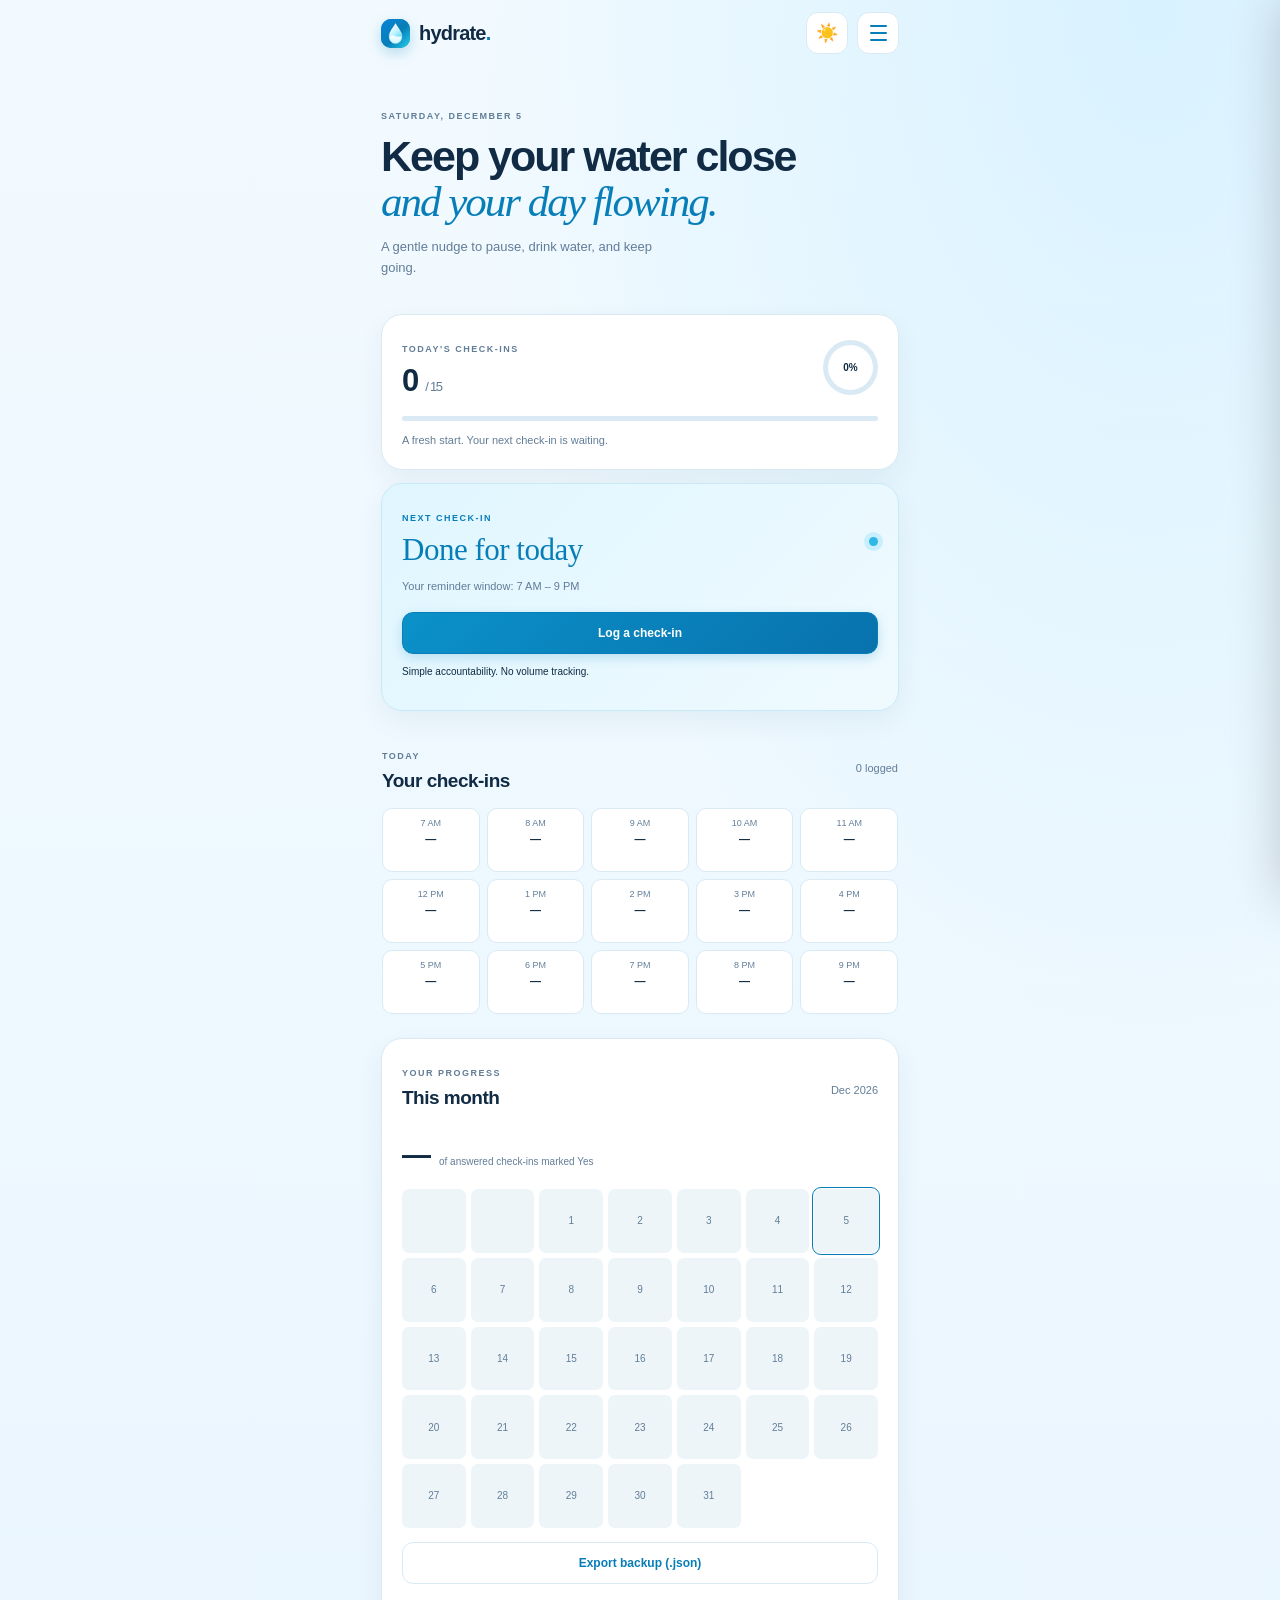
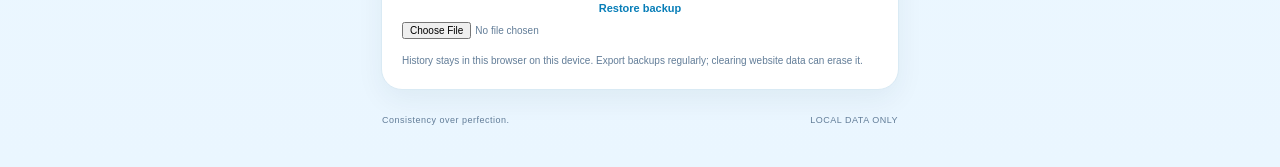
==== commit 34fd3735: "Add dark mode, theme switcher, and multi-theme support" ====
--- a/index.html
+++ b/index.html
@@ -1,26 +1,201 @@
 <!doctype html>
-<html lang="en"><head><meta charset="utf-8"><meta name="viewport" content="width=device-width,initial-scale=1,viewport-fit=cover"><meta name="theme-color" content="#eaf6ff"><meta name="description" content="A simple hydration accountability tracker."><title>Hydrate</title><link rel="manifest" href="./manifest.json"><link rel="icon" href="./apple-touch-icon.png" type="image/png"><link rel="apple-touch-icon" href="./apple-touch-icon.png"><link rel="stylesheet" href="./styles.css"></head>
-<body><main class="shell">
-<header class="nav"><a class="logo" href="./"><span class="drop"><img src="./apple-touch-icon.png" alt=""></span>hydrate<span class="dot">.</span></a><button class="menu-trigger" id="menuTrigger" aria-label="Open menu" aria-expanded="false"><span></span><span></span><span></span></button></header>
-<div id="homePage" class="page-view"><section class="hero"><p class="kicker" id="today"></p><h1 id="heroQuote" aria-live="polite">Make hydration<br><i>a daily habit.</i></h1><p class="intro">A gentle nudge to pause, drink water, and keep going.</p></section>
-<section class="card score"><div class="scorehead"><div><p class="kicker">TODAY'S CHECK-INS</p><strong id="score">0 <small>/ 15</small></strong></div><div class="ring" id="ring"><span id="percent">0%</span></div></div><div class="track"><span id="bar"></span></div><p class="muted" id="scoreNote">A fresh start. Your next check-in is waiting.</p></section>
-<section class="card next"><div class="flex"><div><p class="kicker">NEXT CHECK-IN</p><h2 id="next">—</h2></div><span class="pulse"></span></div><p class="muted" id="windowText">Your reminder window: 7:00 AM – 9:00 PM</p><div class="buttons"><button class="yes" id="yes">Log a check-in</button></div><p class="tiny" id="feedback">Simple accountability. No volume tracking.</p></section>
-<section class="section"><div class="flex"><div><p class="kicker">TODAY</p><h2>Your check-ins</h2></div><span class="muted" id="answered">0 answered</span></div><div class="slots" id="slots"></div></section>
-
-<section class="card history"><div class="flex"><div><p class="kicker">YOUR PROGRESS</p><h2>This month</h2></div><span class="muted" id="month"></span></div><div class="monthrate"><strong id="rate">—</strong><span>of answered check-ins marked Yes</span></div><div class="calendar" id="calendar"></div><button class="outline" id="export">Export backup (.json)</button><label class="restore">Restore backup<input id="import" type="file" accept="application/json,.json"></label><p class="tiny muted">History stays in this browser on this device. Export backups regularly; clearing website data can erase it.</p></section>
-<footer><span>Consistency over perfection.</span><span>LOCAL DATA ONLY</span></footer></div>
-<section id="settingsPage" class="page-view settings-page" hidden><div class="page-heading"><button id="settingsBack" class="back-button" aria-label="Back to dashboard">←</button><div><p class="kicker">PERSONALIZE HYDRATE</p><h1>Settings</h1><p class="muted">Make Hydrate fit your daily routine.</p></div></div><div class="settings-intro"><span class="water-orb">〰</span><div><strong>Your hydration rhythm</strong><p>Small reminders. Consistent habits.</p></div></div><section class="card settings"><p class="kicker">YOUR ROUTINE</p><h2>Reminder window</h2><div class="field"><label for="start">Start</label><input id="start" type="time" value="07:00"></div><div class="field"><label for="end">End</label><input id="end" type="time" value="21:00"></div><div class="field"><label>Frequency</label><span class="fixed">Every 1 hour</span></div><button class="outline" id="save">Save settings</button><div class="divider"></div><div class="flex"><div><b>Push notifications</b><p class="muted tiny" id="pushState">Not configured yet</p></div><span class="tiny muted">Manage from menu</span></div></section><section class="card danger-card"><p class="kicker">DATA MANAGEMENT</p><h2>Reset check-in history</h2><p class="muted">Permanently delete all your Yes and No records stored on this device. Export a backup first if you may need them.</p><button class="clear-logs" id="clearLogs">Clear all logs</button></section><p class="settings-privacy">Your check-in history stays on this device.</p></section>
+<html lang="en">
+<head>
+  <meta charset="utf-8">
+  <meta name="viewport" content="width=device-width,initial-scale=1,viewport-fit=cover">
+  <meta name="color-scheme" content="light dark">
+  <meta name="theme-color" content="#eaf6ff" id="metaThemeColor">
+  <meta name="description" content="A simple hydration accountability tracker.">
+  <title>Hydrate</title>
+  <link rel="manifest" href="./manifest.json">
+  <link rel="icon" href="./apple-touch-icon.png" type="image/png">
+  <link rel="apple-touch-icon" href="./apple-touch-icon.png">
+  <link rel="stylesheet" href="./styles.css">
+  <script>
+    try {
+      const savedTheme = localStorage.getItem("hydrate-theme") || "system";
+      if (savedTheme === "dark") {
+        document.documentElement.dataset.theme = "dark";
+        document.querySelector('meta[name="color-scheme"]').content = "dark";
+        const metaColor = document.getElementById("metaThemeColor");
+        if (metaColor) metaColor.content = "#09131d";
+      } else if (savedTheme === "emerald") {
+        document.documentElement.dataset.theme = "emerald";
+        document.querySelector('meta[name="color-scheme"]').content = "light";
+        const metaColor = document.getElementById("metaThemeColor");
+        if (metaColor) metaColor.content = "#e8f7ee";
+      } else if (savedTheme === "light") {
+        document.documentElement.dataset.theme = "light";
+        document.querySelector('meta[name="color-scheme"]').content = "light";
+      } else {
+        document.documentElement.dataset.theme = "system";
+        document.querySelector('meta[name="color-scheme"]').content = "light dark";
+        if (window.matchMedia("(prefers-color-scheme: dark)").matches) {
+          const metaColor = document.getElementById("metaThemeColor");
+          if (metaColor) metaColor.content = "#09131d";
+        }
+      }
+    } catch(e) {}
+  </script>
+</head>
+<body>
+<main class="shell">
+  <header class="nav">
+    <a class="logo" href="./"><span class="drop"><img src="./apple-touch-icon.png" alt=""></span>hydrate<span class="dot">.</span></a>
+    <div class="nav-actions">
+      <button class="theme-quick-btn" id="quickThemeBtn" aria-label="Cycle theme" title="Switch theme"><span id="quickThemeIcon">☀️</span></button>
+      <button class="menu-trigger" id="menuTrigger" aria-label="Open menu" aria-expanded="false"><span></span><span></span><span></span></button>
+    </div>
+  </header>
+
+  <div id="homePage" class="page-view">
+    <section class="hero">
+      <p class="kicker" id="today"></p>
+      <h1 id="heroQuote" aria-live="polite">Make hydration<br><i>a daily habit.</i></h1>
+      <p class="intro">A gentle nudge to pause, drink water, and keep going.</p>
+    </section>
+
+    <section class="card score">
+      <div class="scorehead">
+        <div>
+          <p class="kicker">TODAY'S CHECK-INS</p>
+          <strong id="score">0 <small>/ 15</small></strong>
+        </div>
+        <div class="ring" id="ring"><span id="percent">0%</span></div>
+      </div>
+      <div class="track"><span id="bar"></span></div>
+      <p class="muted" id="scoreNote">A fresh start. Your next check-in is waiting.</p>
+    </section>
+
+    <section class="card next">
+      <div class="flex">
+        <div>
+          <p class="kicker">NEXT CHECK-IN</p>
+          <h2 id="next">—</h2>
+        </div>
+        <span class="pulse"></span>
+      </div>
+      <p class="muted" id="windowText">Your reminder window: 7:00 AM – 9:00 PM</p>
+      <div class="buttons"><button class="yes" id="yes">Log a check-in</button></div>
+      <p class="tiny" id="feedback">Simple accountability. No volume tracking.</p>
+    </section>
+
+    <section class="section">
+      <div class="flex">
+        <div>
+          <p class="kicker">TODAY</p>
+          <h2>Your check-ins</h2>
+        </div>
+        <span class="muted" id="answered">0 answered</span>
+      </div>
+      <div class="slots" id="slots"></div>
+    </section>
+
+    <section class="card history">
+      <div class="flex">
+        <div>
+          <p class="kicker">YOUR PROGRESS</p>
+          <h2>This month</h2>
+        </div>
+        <span class="muted" id="month"></span>
+      </div>
+      <div class="monthrate"><strong id="rate">—</strong><span>of answered check-ins marked Yes</span></div>
+      <div class="calendar" id="calendar"></div>
+      <button class="outline" id="export">Export backup (.json)</button>
+      <label class="restore">Restore backup<input id="import" type="file" accept="application/json,.json"></label>
+      <p class="tiny muted">History stays in this browser on this device. Export backups regularly; clearing website data can erase it.</p>
+    </section>
+
+    <footer><span>Consistency over perfection.</span><span>LOCAL DATA ONLY</span></footer>
+  </div>
+
+  <section id="settingsPage" class="page-view settings-page" hidden>
+    <div class="page-heading">
+      <button id="settingsBack" class="back-button" aria-label="Back to dashboard">←</button>
+      <div>
+        <p class="kicker">PERSONALIZE HYDRATE</p>
+        <h1>Settings</h1>
+        <p class="muted">Make Hydrate fit your daily routine.</p>
+      </div>
+    </div>
+
+    <div class="settings-intro">
+      <span class="water-orb">〰</span>
+      <div>
+        <strong>Your hydration rhythm</strong>
+        <p>Small reminders. Consistent habits.</p>
+      </div>
+    </div>
+
+    <section class="card settings">
+      <p class="kicker">APPEARANCE</p>
+      <h2>Theme</h2>
+      <div class="theme-grid" role="radiogroup" aria-label="Select theme">
+        <button type="button" class="theme-option" data-theme-choice="system" role="radio" aria-checked="false">
+          <span class="theme-swatch">🌓</span>
+          <span class="theme-name">System</span>
+          <small class="theme-sub" id="themeSystemDesc">Auto</small>
+        </button>
+        <button type="button" class="theme-option" data-theme-choice="light" role="radio" aria-checked="false">
+          <span class="theme-swatch">☀️</span>
+          <span class="theme-name">Ocean</span>
+          <small class="theme-sub">Light</small>
+        </button>
+        <button type="button" class="theme-option" data-theme-choice="dark" role="radio" aria-checked="false">
+          <span class="theme-swatch">🌙</span>
+          <span class="theme-name">Midnight</span>
+          <small class="theme-sub">Dark</small>
+        </button>
+        <button type="button" class="theme-option" data-theme-choice="emerald" role="radio" aria-checked="false">
+          <span class="theme-swatch">🌿</span>
+          <span class="theme-name">Forest</span>
+          <small class="theme-sub">Emerald</small>
+        </button>
+      </div>
+    </section>
+
+    <section class="card settings">
+      <p class="kicker">YOUR ROUTINE</p>
+      <h2>Reminder window</h2>
+      <div class="field"><label for="start">Start</label><input id="start" type="time" value="07:00"></div>
+      <div class="field"><label for="end">End</label><input id="end" type="time" value="21:00"></div>
+      <div class="field"><label>Frequency</label><span class="fixed">Every 1 hour</span></div>
+      <button class="outline" id="save">Save settings</button>
+      <div class="divider"></div>
+      <div class="flex">
+        <div>
+          <b>Push notifications</b>
+          <p class="muted tiny" id="pushState">Not configured yet</p>
+        </div>
+        <span class="tiny muted">Manage from menu</span>
+      </div>
+    </section>
+
+    <section class="card danger-card">
+      <p class="kicker">DATA MANAGEMENT</p>
+      <h2>Reset check-in history</h2>
+      <p class="muted">Permanently delete all your Yes and No records stored on this device. Export a backup first if you may need them.</p>
+      <button class="clear-logs" id="clearLogs">Clear all logs</button>
+    </section>
+    <p class="settings-privacy">Your check-in history stays on this device.</p>
+  </section>
 </main>
+
 <div class="menu-backdrop" id="menuBackdrop"></div>
 <aside class="app-menu" id="appMenu" aria-hidden="true">
   <div class="menu-head"><strong>Hydrate</strong><button id="menuClose" aria-label="Close menu">×</button></div>
   <button class="menu-item" id="menuProfile"><span>Profile</span><small>Personal details</small></button>
   <button class="menu-item" id="menuSettings"><span>Settings</span><small>Routine and data controls</small></button>
+  <button class="menu-item" id="menuTheme">
+    <span id="menuThemeLabel">Theme: System</span>
+    <small id="menuThemeSub">Tap to cycle: System · Ocean · Midnight · Forest</small>
+  </button>
   <div class="menu-divider"></div>
   <button class="menu-item" id="notify"><span>Test notification</span><small>Send a sample reminder</small></button>
   <button class="menu-item" id="remoteTest"><span>Test Cloudflare push</span><small>Send a real remote notification</small></button>
   <p class="menu-foot">Your data stays on this device.</p>
 </aside>
+
 <section class="profile-overlay" id="profileOverlay" aria-hidden="true">
   <div class="profile-dialog">
     <div class="flex"><h2>Your profile</h2><button id="profileClose" class="profile-close" aria-label="Close profile">×</button></div>
@@ -30,6 +205,7 @@
     <button class="yes profile-save" id="profileSave">Save profile</button>
   </div>
 </section>
+
 <section class="checkin-overlay" id="checkinOverlay" aria-hidden="true">
   <div class="checkin-dialog" role="dialog" aria-modal="true" aria-labelledby="checkinTitle">
     <p class="kicker">HYDRATE CHECK-IN</p>
@@ -41,4 +217,8 @@
     </div>
   </div>
 </section>
-<div id="toast" role="status"></div><script src="./app.js" defer></script></body></html>+
+<div id="toast" role="status"></div>
+<script src="./app.js" defer></script>
+</body>
+</html>
--- a/styles.css
+++ b/styles.css
@@ -1,89 +1,1068 @@
-:root{--ink:#102b43;--green:#087eb8;--mint:#dff4ff;--paper:#edf8ff;--muted:#71899b;--line:#d9eaf4;--white:#fff;--rust:#c06a45;--blue:#087eb8;--deep:#075985;--sky:#e2f5ff}*{box-sizing:border-box}body{margin:0;background:var(--paper);color:var(--ink);font-family:-apple-system,BlinkMacSystemFont,"Segoe UI",sans-serif;-webkit-font-smoothing:antialiased}.shell{max-width:540px;margin:auto;padding:env(safe-area-inset-top) 21px calc(30px + env(safe-area-inset-bottom))}.nav{height:66px;display:flex;align-items:center;justify-content:space-between}.logo{text-decoration:none;color:var(--ink);font-size:20px;font-weight:750;letter-spacing:-.8px;display:flex;align-items:center}.drop{width:29px;height:29px;border-radius:10px;background:var(--green);color:#fff;display:grid;place-items:center;margin-right:9px;font-family:Georgia,serif;font-size:20px}.drop img{display:block;width:100%;height:100%;object-fit:cover;border-radius:inherit}.dot{color:#c58b5a}.kicker{font-size:9px;letter-spacing:1.5px;font-weight:750;color:var(--muted)}.hero{padding:36px 0 22px}.hero h1{font-size:43px;line-height:1.04;letter-spacing:-2px;margin:13px 0;font-weight:700}.hero h1 i{font-family:Georgia,serif;color:var(--green);font-weight:400}.intro{font-size:13px;color:var(--muted);line-height:1.6;max-width:280px}.card{background:var(--white);border:1px solid var(--line);border-radius:21px;padding:20px;margin-bottom:13px;box-shadow:0 6px 22px #1d382708}.scorehead,.flex{display:flex;align-items:center;justify-content:space-between}.score strong{display:block;font-size:31px;letter-spacing:-1.3px;margin-top:5px}.score small{font-size:13px;color:var(--muted);font-weight:500}.ring{width:55px;height:55px;border-radius:50%;background:conic-gradient(var(--green) 0deg,#edf1ed 0deg);display:grid;place-items:center;position:relative}.ring:before{content:"";position:absolute;inset:5px;background:#fff;border-radius:50%}.ring span{position:relative;font-size:10px;font-weight:750}.track{height:5px;background:#edf1ed;border-radius:8px;margin:17px 0 11px;overflow:hidden}.track span{height:100%;display:block;width:0;background:var(--green);transition:width .2s}.muted{font-size:11px;color:var(--muted);line-height:1.55;margin:0}.next{background:#e9f0e9;border-color:#dce8dd}.next .kicker{color:#698373}.next h2,.section h2,.settings h2,.history h2{margin:2px 0 10px;font-size:19px;letter-spacing:-.5px}.next h2{font-family:Georgia,serif;font-weight:400;font-size:31px;color:var(--green)}.pulse{width:9px;height:9px;background:#71977b;border-radius:50%;box-shadow:0 0 0 5px #d7e6d9}.buttons{display:grid;grid-template-columns:1fr 1fr;gap:9px;margin:17px 0 10px}button{font:650 12px -apple-system,BlinkMacSystemFont,"Segoe UI",sans-serif;cursor:pointer;border-radius:11px;padding:13px 9px}.yes{background:var(--green);color:white;border:1px solid var(--green)}.no{background:#fff;color:var(--green);border:1px solid #cbd9ce}.tiny{font-size:10px;line-height:1.6}.section{padding:18px 1px 24px}.section h2{margin:2px 0}.slots{display:grid;grid-template-columns:repeat(5,1fr);gap:7px;margin-top:14px}.slot{background:#fff;border:1px solid var(--line);border-radius:10px;text-align:center;padding:9px 2px;min-height:52px}.slot span{display:block;font-size:9px;color:var(--muted)}.slot b{display:block;font-size:11px;margin-top:5px}.slot.yes{background:#e6f0e8;border-color:#d5e5d8;color:var(--green)}.slot.no{background:#f7eee8;border-color:#efded2;color:var(--rust)}.settings h2,.history h2{margin:3px 0 13px}.field{display:flex;justify-content:space-between;align-items:center;padding:11px 0;border-bottom:1px solid var(--line);font-size:12px}.field label{color:#536259}.field input{border:1px solid var(--line);border-radius:8px;padding:7px;background:#fafcfa;color:var(--ink);font:12px inherit}.fixed{color:var(--muted)}.outline{width:100%;border:1px solid #cbd9ce;background:white;color:var(--green);margin:14px 0 4px}.divider{height:1px;background:var(--line);margin:16px 0}.settings b{font-size:12px}.monthrate{display:flex;align-items:baseline;gap:8px;margin:17px 0}.monthrate strong{font-size:29px}.monthrate span{font-size:10px;color:var(--muted)}.calendar{display:grid;grid-template-columns:repeat(7,1fr);gap:5px}.calendar div{aspect-ratio:1;border-radius:7px;background:#f0f3f0;display:grid;place-items:center;color:#8a958d;font-size:10px}.calendar .good{background:#dcebe0;color:var(--green);font-weight:750}.calendar .today{outline:1px solid var(--green);outline-offset:1px}.restore{display:block;text-align:center;color:var(--green);font-size:11px;font-weight:650;margin:14px 0}.restore input{display:block;width:100%;margin-top:8px;color:var(--muted);font-size:10px}footer{display:flex;justify-content:space-between;color:#9aa39d;font-size:9px;letter-spacing:.5px;padding:12px 1px}#toast{position:fixed;bottom:calc(20px + env(safe-area-inset-bottom));left:50%;transform:translate(-50%,15px);opacity:0;background:#172820;color:white;padding:11px 16px;border-radius:30px;font-size:11px;transition:.2s;pointer-events:none;white-space:nowrap}#toast.show{opacity:1;transform:translate(-50%,0)}button:focus-visible,input:focus-visible{outline:2px solid #c58b5a;outline-offset:2px}
-.checkin-overlay{position:fixed;inset:0;z-index:20;background:rgba(18,34,25,.48);backdrop-filter:blur(7px);display:none;align-items:center;justify-content:center;padding:22px}
-.checkin-overlay.visible{display:flex}
-.checkin-dialog{width:100%;max-width:420px;background:#fff;border:1px solid var(--line);border-radius:23px;padding:25px 21px 18px;box-shadow:0 22px 70px #0b1c1260;animation:popin .18s ease-out}
-.checkin-dialog h2{font-size:27px;letter-spacing:-1px;margin:10px 0 8px}
-.checkin-actions{display:grid;grid-template-columns:1fr 1fr;gap:9px;margin:22px 0 9px}
-.checkin-actions button{min-height:48px}
-@keyframes popin{from{opacity:0;transform:translateY(8px) scale(.98)}to{opacity:1;transform:translateY(0) scale(1)}}
-
-.slot small{display:block;margin-top:4px;font-size:11px;line-height:1.2;color:var(--muted);font-weight:600}
-
-.menu-trigger{width:42px;height:42px;border:1px solid var(--line);background:#fff;border-radius:12px;display:flex;flex-direction:column;justify-content:center;align-items:center;gap:5px;padding:0}
-.menu-trigger span{display:block;width:17px;height:2px;border-radius:2px;background:var(--ink)}
-.menu-backdrop{position:fixed;inset:0;background:#10201855;z-index:29;display:none}
-.menu-backdrop.visible{display:block}
-.app-menu{position:fixed;z-index:30;top:0;right:0;bottom:0;width:min(82vw,340px);background:#fff;box-shadow:-15px 0 50px #12251b20;padding:calc(20px + env(safe-area-inset-top)) 19px calc(20px + env(safe-area-inset-bottom));transform:translateX(105%);transition:transform .22s ease;display:flex;flex-direction:column}
-.app-menu.visible{transform:translateX(0)}
-.menu-head{display:flex;align-items:center;justify-content:space-between;padding-bottom:20px;border-bottom:1px solid var(--line);margin-bottom:12px;font-size:18px}
-.menu-head button,.profile-close{border:0;background:var(--paper);border-radius:10px;font-size:24px;width:36px;height:36px;padding:0;color:var(--ink)}
-.menu-item{display:flex;flex-direction:column;align-items:flex-start;text-align:left;gap:4px;padding:15px 10px;border:0;border-radius:12px;background:transparent;color:var(--ink);font-size:14px}
-.menu-item:active{background:var(--paper)}
-.menu-item small{font-size:10px;color:var(--muted);font-weight:450}
-.menu-divider{height:1px;background:var(--line);margin:10px 0}
-.menu-foot{margin-top:auto;color:var(--muted);font-size:10px;padding:10px}
-.profile-overlay{position:fixed;inset:0;z-index:40;background:#10201866;display:none;align-items:center;justify-content:center;padding:22px}
-.profile-overlay.visible{display:flex}
-.profile-dialog{background:#fff;width:100%;max-width:400px;border-radius:20px;padding:22px;box-shadow:0 20px 60px #0002}
-.profile-dialog h2{font-size:20px;margin:0}
-.profile-label{display:block;font-size:11px;color:var(--muted);margin:20px 0 7px}
-.profile-input{width:100%;border:1px solid var(--line);border-radius:10px;padding:12px;font:14px inherit;color:var(--ink);background:#fbfcfb}
-.profile-save{width:100%;margin-top:14px}
-
-/* Hydrate blue-water visual refresh */
-body{background:radial-gradient(ellipse at 90% 0%,#d8f2ff 0%,transparent 42%),linear-gradient(180deg,#f2faff 0%,#eaf6ff 100%);color:var(--ink)}
-.shell{max-width:560px}
-.logo{color:#103b59}.drop{background:linear-gradient(145deg,#31b8e9,#087eb8);box-shadow:0 5px 14px #0784bd35}
-.dot{color:#36bde8}
-.hero h1 i{color:#0789c4}
-.card{border-color:#d9eaf4;box-shadow:0 12px 30px #1c7ca00c}
-.score{background:linear-gradient(135deg,#fff 55%,#f0faff)}
-.ring{background:conic-gradient(var(--blue) 0deg,#e5f2f8 0deg)}
-.track{background:#e5f2f8}.track span{background:linear-gradient(90deg,#36c2eb,#087eb8)}
-.next{background:linear-gradient(135deg,#e0f6ff,#effaff);border-color:#c7eaf8}
-.next .kicker{color:#4b91b1}.next h2{color:#087eb8}
-.pulse{background:#31b7e6;box-shadow:0 0 0 5px #c9efff}
-.yes{background:linear-gradient(135deg,#0b91c9,#0872ad);border-color:#087eb8;box-shadow:0 5px 12px #087eb826}
-.no{color:#087eb8;border-color:#b9deef;background:#fff}
-.slot.yes{background:#e0f5ff;border-color:#bfe7f8;color:#087eb8}
-.slot.no{background:#fff2ec;border-color:#f2ddd2;color:#b76542}
-.outline{border-color:#b8dced;color:#087eb8;background:#fff}
-.calendar div{background:#edf5f9}.calendar .good{background:#d7f1ff;color:#087eb8}.calendar .today{outline-color:#087eb8}
-#toast{background:#073b5b}
-.menu-trigger{border-color:#d7eaf5;background:#fff}
-.menu-trigger span{background:#087eb8}
-.menu-backdrop{background:#073b5b55}
-.app-menu{background:#fafdff}
-.menu-head button,.profile-close{background:#e6f5fc;color:#087eb8}
-.menu-item:active{background:#eaf7ff}
-.profile-dialog{background:#fbfeff}
-.profile-input{border-color:#d5e9f4;background:#f5fbff}
-.checkin-dialog{border-color:#d5eaf5}
-.checkin-overlay{background:#06365366}
-.checkin-actions .yes{background:linear-gradient(135deg,#0b91c9,#0872ad)}
-.page-view[hidden]{display:none!important}
-.settings-page{max-width:560px;margin:0 auto;padding:calc(22px + env(safe-area-inset-top)) 21px calc(35px + env(safe-area-inset-bottom))}
-.page-heading{display:flex;gap:16px;align-items:center;margin:12px 0 24px}
-.page-heading h1{font-size:35px;letter-spacing:-1.5px;margin:3px 0 5px}
-.back-button{flex:0 0 44px;width:44px;height:44px;border:1px solid #cfe6f3;border-radius:14px;background:#fff;color:#087eb8;font-size:23px;padding:0}
-.settings-intro{display:flex;align-items:center;gap:14px;padding:17px 18px;margin-bottom:14px;border-radius:20px;background:linear-gradient(120deg,#d7f3ff,#f4fcff);border:1px solid #cceaf8}
-.settings-intro strong{font-size:14px}.settings-intro p{font-size:11px;color:#71899b;margin:5px 0 0}
-.water-orb{width:42px;height:42px;border-radius:50%;display:grid;place-items:center;background:linear-gradient(145deg,#48c8ed,#087eb8);color:white;font-size:24px;box-shadow:0 6px 15px #0784bd30}
-.settings-page .settings{margin-bottom:14px}
-.settings-page .settings h2,.danger-card h2{font-size:21px}
-.settings-page .field{padding:15px 0}
-.settings-page .field input{border-color:#d7eaf5;background:#f7fcff}
-.settings-page .outline{padding:15px;margin-top:18px}
-.danger-card{border-color:#f0deda;background:linear-gradient(145deg,#fff,#fffafa)}
-.danger-card .kicker{color:#a96c61}
-.danger-card h2{margin:5px 0 9px}
-.clear-logs{width:100%;margin-top:17px;border:1px solid #edc8c2;background:#fff5f3;color:#a8443a;padding:14px}
-.settings-privacy{text-align:center;color:#8aa0ae;font-size:10px;padding:10px 0}
-
-
-/* Show ad-hoc check-ins inside the matching hourly tile */
-.slot{min-height:64px;padding:9px 3px;overflow-wrap:anywhere}
-.slot .quick-count{font-size:9px;color:#087eb8;font-weight:750;margin-top:5px}
-.slot .quick-times{font-size:8px;line-height:1.35;color:#54788d;margin-top:3px;white-space:normal}
-.slot.has-quick{background:linear-gradient(180deg,#f0faff,#fff);border-color:#b9e4f5}
-.slot.yes.has-quick{background:#e0f5ff}
+:root {
+  color-scheme: light dark;
+
+  &:has(> head > meta[name="color-scheme"][content="dark"]) {
+    color-scheme: dark;
+  }
+  &:has(> head > meta[name="color-scheme"][content="light"]) {
+    color-scheme: light;
+  }
+
+  /* Default Ocean Light theme */
+  --bg-canvas: #f2faff;
+  --bg-gradient: radial-gradient(ellipse at 90% 0%, #d8f2ff 0%, transparent 42%), linear-gradient(180deg, #f2faff 0%, #eaf6ff 100%);
+  --ink: #102b43;
+  --muted: #627d98;
+  --line: #d9eaf4;
+  --card-bg: #ffffff;
+  --card-shadow: 0 10px 28px rgba(16, 43, 67, 0.06);
+  --brand: #087eb8;
+  --brand-gradient: linear-gradient(135deg, #0b91c9, #0872ad);
+  --brand-light: #e0f6ff;
+  --brand-border: #c7eaf8;
+  --next-bg: linear-gradient(135deg, #e0f6ff, #effaff);
+  --pulse-dot: #31b7e6;
+  --pulse-ring: #c9efff;
+  --slot-bg: #ffffff;
+  --slot-border: #d9eaf4;
+  --slot-yes-bg: #e0f5ff;
+  --slot-yes-border: #bfe7f8;
+  --slot-yes-color: #087eb8;
+  --slot-no-bg: #fff2ec;
+  --slot-no-border: #f2ddd2;
+  --slot-no-color: #b76542;
+  --dialog-bg: #ffffff;
+  --dialog-overlay: rgba(6, 54, 83, 0.45);
+  --toast-bg: #073b5b;
+  --menu-bg: #fafdff;
+  --cal-cell-bg: #edf5f9;
+  --cal-good-bg: #d7f1ff;
+  --input-bg: #f7fcff;
+  --orb-gradient: linear-gradient(145deg, #48c8ed, #087eb8);
+  --danger-bg: linear-gradient(145deg, #ffffff, #fffafa);
+  --danger-border: #f0deda;
+  --danger-btn-border: #edc8c2;
+  --danger-btn-bg: #fff5f3;
+  --danger-btn-text: #a8443a;
+}
+
+/* System Dark Mode */
+@media (prefers-color-scheme: dark) {
+  :root:not([data-theme="light"]):not([data-theme="emerald"]) {
+    --bg-canvas: #09131d;
+    --bg-gradient: radial-gradient(ellipse at 85% 0%, #132a40 0%, transparent 45%), linear-gradient(180deg, #09131d 0%, #060d14 100%);
+    --ink: #eaf4fc;
+    --muted: #8ea8bf;
+    --line: #1c3247;
+    --card-bg: #101e2e;
+    --card-shadow: 0 10px 28px rgba(0, 0, 0, 0.45);
+    --brand: #38bdf8;
+    --brand-gradient: linear-gradient(135deg, #38bdf8, #0284c7);
+    --brand-light: #132e47;
+    --brand-border: #1e4566;
+    --next-bg: linear-gradient(135deg, #132b43, #0f2134);
+    --pulse-dot: #38bdf8;
+    --pulse-ring: rgba(56, 189, 248, 0.25);
+    --slot-bg: #122132;
+    --slot-border: #1a3249;
+    --slot-yes-bg: #0d324f;
+    --slot-yes-border: #195380;
+    --slot-yes-color: #38bdf8;
+    --slot-no-bg: #2d1819;
+    --slot-no-border: #4d2325;
+    --slot-no-color: #fb7185;
+    --dialog-bg: #101e2e;
+    --dialog-overlay: rgba(0, 0, 0, 0.72);
+    --toast-bg: #1e3a57;
+    --menu-bg: #0d1927;
+    --cal-cell-bg: #132437;
+    --cal-good-bg: #143e61;
+    --input-bg: #132437;
+    --orb-gradient: linear-gradient(145deg, #38bdf8, #0284c7);
+    --danger-bg: linear-gradient(145deg, #181114, #140d10);
+    --danger-border: #3d1f22;
+    --danger-btn-border: #5e282c;
+    --danger-btn-bg: #281417;
+    --danger-btn-text: #f87171;
+  }
+}
+
+/* Explicit Dark Override */
+:root[data-theme="dark"],
+:root:has(> head > meta[name="color-scheme"][content="dark"]) {
+  --bg-canvas: #09131d;
+  --bg-gradient: radial-gradient(ellipse at 85% 0%, #132a40 0%, transparent 45%), linear-gradient(180deg, #09131d 0%, #060d14 100%);
+  --ink: #eaf4fc;
+  --muted: #8ea8bf;
+  --line: #1c3247;
+  --card-bg: #101e2e;
+  --card-shadow: 0 10px 28px rgba(0, 0, 0, 0.45);
+  --brand: #38bdf8;
+  --brand-gradient: linear-gradient(135deg, #38bdf8, #0284c7);
+  --brand-light: #132e47;
+  --brand-border: #1e4566;
+  --next-bg: linear-gradient(135deg, #132b43, #0f2134);
+  --pulse-dot: #38bdf8;
+  --pulse-ring: rgba(56, 189, 248, 0.25);
+  --slot-bg: #122132;
+  --slot-border: #1a3249;
+  --slot-yes-bg: #0d324f;
+  --slot-yes-border: #195380;
+  --slot-yes-color: #38bdf8;
+  --slot-no-bg: #2d1819;
+  --slot-no-border: #4d2325;
+  --slot-no-color: #fb7185;
+  --dialog-bg: #101e2e;
+  --dialog-overlay: rgba(0, 0, 0, 0.72);
+  --toast-bg: #1e3a57;
+  --menu-bg: #0d1927;
+  --cal-cell-bg: #132437;
+  --cal-good-bg: #143e61;
+  --input-bg: #132437;
+  --orb-gradient: linear-gradient(145deg, #38bdf8, #0284c7);
+  --danger-bg: linear-gradient(145deg, #181114, #140d10);
+  --danger-border: #3d1f22;
+  --danger-btn-border: #5e282c;
+  --danger-btn-bg: #281417;
+  --danger-btn-text: #f87171;
+}
+
+/* Explicit Emerald Mode */
+:root[data-theme="emerald"] {
+  --bg-canvas: #f3faf5;
+  --bg-gradient: radial-gradient(ellipse at 90% 0%, #d8f5e3 0%, transparent 42%), linear-gradient(180deg, #f3faf5 0%, #e8f7ee 100%);
+  --ink: #132e1e;
+  --muted: #5e7a68;
+  --line: #d1ead9;
+  --card-bg: #ffffff;
+  --card-shadow: 0 10px 28px rgba(22, 101, 52, 0.07);
+  --brand: #16a34a;
+  --brand-gradient: linear-gradient(135deg, #22c55e, #15803d);
+  --brand-light: #dcfce7;
+  --brand-border: #bbf7d0;
+  --next-bg: linear-gradient(135deg, #e7f8ee, #f3fcf6);
+  --pulse-dot: #22c55e;
+  --pulse-ring: #bbf7d0;
+  --slot-bg: #ffffff;
+  --slot-border: #d1ead9;
+  --slot-yes-bg: #e6f9ed;
+  --slot-yes-border: #bbf0cc;
+  --slot-yes-color: #16a34a;
+  --slot-no-bg: #fff3ee;
+  --slot-no-border: #f8ded4;
+  --slot-no-color: #c25330;
+  --dialog-bg: #ffffff;
+  --dialog-overlay: rgba(19, 46, 30, 0.5);
+  --toast-bg: #143823;
+  --menu-bg: #f7fcf8;
+  --cal-cell-bg: #eaf5ee;
+  --cal-good-bg: #cfeed8;
+  --input-bg: #f5fbf7;
+  --orb-gradient: linear-gradient(145deg, #34d399, #15803d);
+  --danger-bg: linear-gradient(145deg, #ffffff, #fffafa);
+  --danger-border: #f0deda;
+  --danger-btn-border: #edc8c2;
+  --danger-btn-bg: #fff5f3;
+  --danger-btn-text: #a8443a;
+}
+
+* {
+  box-sizing: border-box;
+}
+
+body {
+  margin: 0;
+  background: var(--bg-gradient);
+  background-color: var(--bg-canvas);
+  color: var(--ink);
+  font-family: -apple-system, BlinkMacSystemFont, "Segoe UI", sans-serif;
+  -webkit-font-smoothing: antialiased;
+  min-height: 100vh;
+}
+
+.shell {
+  max-width: 560px;
+  margin: auto;
+  padding: env(safe-area-inset-top) 21px calc(30px + env(safe-area-inset-bottom));
+}
+
+.nav {
+  height: 66px;
+  display: flex;
+  align-items: center;
+  justify-content: space-between;
+}
+
+.nav-actions {
+  display: flex;
+  align-items: center;
+  gap: 9px;
+}
+
+.logo {
+  text-decoration: none;
+  color: var(--ink);
+  font-size: 20px;
+  font-weight: 750;
+  letter-spacing: -0.8px;
+  display: flex;
+  align-items: center;
+}
+
+.drop {
+  width: 29px;
+  height: 29px;
+  border-radius: 10px;
+  background: var(--brand-gradient);
+  color: #fff;
+  display: grid;
+  place-items: center;
+  margin-right: 9px;
+  font-family: Georgia, serif;
+  font-size: 20px;
+  box-shadow: 0 5px 14px rgba(8, 126, 184, 0.25);
+}
+
+.drop img {
+  display: block;
+  width: 100%;
+  height: 100%;
+  object-fit: cover;
+  border-radius: inherit;
+}
+
+.dot {
+  color: var(--brand);
+}
+
+.kicker {
+  font-size: 9px;
+  letter-spacing: 1.5px;
+  font-weight: 750;
+  color: var(--muted);
+}
+
+.hero {
+  padding: 36px 0 22px;
+}
+
+.hero h1 {
+  font-size: 43px;
+  line-height: 1.04;
+  letter-spacing: -2px;
+  margin: 13px 0;
+  font-weight: 700;
+  color: var(--ink);
+}
+
+.hero h1 i {
+  font-family: Georgia, serif;
+  color: var(--brand);
+  font-weight: 400;
+}
+
+.intro {
+  font-size: 13px;
+  color: var(--muted);
+  line-height: 1.6;
+  max-width: 280px;
+}
+
+.card {
+  background: var(--card-bg);
+  border: 1px solid var(--line);
+  border-radius: 21px;
+  padding: 20px;
+  margin-bottom: 13px;
+  box-shadow: var(--card-shadow);
+  color: var(--ink);
+}
+
+.scorehead, .flex {
+  display: flex;
+  align-items: center;
+  justify-content: space-between;
+}
+
+.score strong {
+  display: block;
+  font-size: 31px;
+  letter-spacing: -1.3px;
+  margin-top: 5px;
+  color: var(--ink);
+}
+
+.score small {
+  font-size: 13px;
+  color: var(--muted);
+  font-weight: 500;
+}
+
+.ring {
+  width: 55px;
+  height: 55px;
+  border-radius: 50%;
+  background: conic-gradient(var(--brand) 0deg, var(--line) 0deg);
+  display: grid;
+  place-items: center;
+  position: relative;
+}
+
+.ring:before {
+  content: "";
+  position: absolute;
+  inset: 5px;
+  background: var(--card-bg);
+  border-radius: 50%;
+}
+
+.ring span {
+  position: relative;
+  font-size: 10px;
+  font-weight: 750;
+  color: var(--ink);
+}
+
+.track {
+  height: 5px;
+  background: var(--line);
+  border-radius: 8px;
+  margin: 17px 0 11px;
+  overflow: hidden;
+}
+
+.track span {
+  height: 100%;
+  display: block;
+  width: 0;
+  background: var(--brand-gradient);
+  transition: width 0.2s;
+}
+
+.muted {
+  font-size: 11px;
+  color: var(--muted);
+  line-height: 1.55;
+  margin: 0;
+}
+
+.next {
+  background: var(--next-bg);
+  border: 1px solid var(--brand-border);
+}
+
+.next .kicker {
+  color: var(--brand);
+}
+
+.next h2, .section h2, .settings h2, .history h2 {
+  margin: 2px 0 10px;
+  font-size: 19px;
+  letter-spacing: -0.5px;
+  color: var(--ink);
+}
+
+.next h2 {
+  font-family: Georgia, serif;
+  font-weight: 400;
+  font-size: 31px;
+  color: var(--brand);
+}
+
+.pulse {
+  width: 9px;
+  height: 9px;
+  background: var(--pulse-dot);
+  border-radius: 50%;
+  box-shadow: 0 0 0 5px var(--pulse-ring);
+}
+
+.buttons {
+  display: grid;
+  grid-template-columns: 1fr;
+  gap: 9px;
+  margin: 17px 0 10px;
+}
+
+button {
+  font: 650 12px -apple-system, BlinkMacSystemFont, "Segoe UI", sans-serif;
+  cursor: pointer;
+  border-radius: 11px;
+  padding: 13px 9px;
+  transition: transform 0.12s ease, opacity 0.12s ease;
+}
+
+button:active {
+  transform: scale(0.98);
+}
+
+.yes {
+  background: var(--brand-gradient);
+  color: white;
+  border: 1px solid var(--brand);
+  box-shadow: 0 4px 12px rgba(8, 126, 184, 0.2);
+}
+
+.no {
+  background: var(--card-bg);
+  color: var(--brand);
+  border: 1px solid var(--line);
+}
+
+.tiny {
+  font-size: 10px;
+  line-height: 1.6;
+}
+
+.section {
+  padding: 18px 1px 24px;
+}
+
+.section h2 {
+  margin: 2px 0;
+}
+
+.slots {
+  display: grid;
+  grid-template-columns: repeat(5, 1fr);
+  gap: 7px;
+  margin-top: 14px;
+}
+
+.slot {
+  background: var(--slot-bg);
+  border: 1px solid var(--slot-border);
+  border-radius: 10px;
+  text-align: center;
+  padding: 9px 3px;
+  min-height: 64px;
+  overflow-wrap: anywhere;
+  color: var(--ink);
+}
+
+.slot span {
+  display: block;
+  font-size: 9px;
+  color: var(--muted);
+}
+
+.slot b {
+  display: block;
+  font-size: 11px;
+  margin-top: 5px;
+  color: var(--ink);
+}
+
+.slot.yes {
+  background: var(--slot-yes-bg);
+  border-color: var(--slot-yes-border);
+  color: var(--slot-yes-color);
+}
+
+.slot.yes b {
+  color: var(--slot-yes-color);
+}
+
+.slot.no {
+  background: var(--slot-no-bg);
+  border-color: var(--slot-no-border);
+  color: var(--slot-no-color);
+}
+
+.slot.no b {
+  color: var(--slot-no-color);
+}
+
+.slot small {
+  display: block;
+  margin-top: 4px;
+  font-size: 11px;
+  line-height: 1.2;
+  color: var(--muted);
+  font-weight: 600;
+}
+
+.slot .quick-count {
+  font-size: 9px;
+  color: var(--brand);
+  font-weight: 750;
+  margin-top: 5px;
+}
+
+.slot .quick-times {
+  font-size: 8px;
+  line-height: 1.35;
+  color: var(--muted);
+  margin-top: 3px;
+  white-space: normal;
+}
+
+.slot.has-quick {
+  border-color: var(--brand-border);
+}
+
+.slot.yes.has-quick {
+  background: var(--slot-yes-bg);
+}
+
+.settings h2, .history h2 {
+  margin: 3px 0 13px;
+}
+
+.field {
+  display: flex;
+  justify-content: space-between;
+  align-items: center;
+  padding: 11px 0;
+  border-bottom: 1px solid var(--line);
+  font-size: 12px;
+  color: var(--ink);
+}
+
+.field label {
+  color: var(--muted);
+}
+
+.field input {
+  border: 1px solid var(--line);
+  border-radius: 8px;
+  padding: 7px;
+  background: var(--input-bg);
+  color: var(--ink);
+  font: 12px inherit;
+}
+
+.fixed {
+  color: var(--muted);
+}
+
+.outline {
+  width: 100%;
+  border: 1px solid var(--line);
+  background: var(--card-bg);
+  color: var(--brand);
+  margin: 14px 0 4px;
+}
+
+.outline:hover {
+  border-color: var(--brand);
+}
+
+.divider {
+  height: 1px;
+  background: var(--line);
+  margin: 16px 0;
+}
+
+.settings b {
+  font-size: 12px;
+}
+
+.monthrate {
+  display: flex;
+  align-items: baseline;
+  gap: 8px;
+  margin: 17px 0;
+}
+
+.monthrate strong {
+  font-size: 29px;
+  color: var(--ink);
+}
+
+.monthrate span {
+  font-size: 10px;
+  color: var(--muted);
+}
+
+.calendar {
+  display: grid;
+  grid-template-columns: repeat(7, 1fr);
+  gap: 5px;
+}
+
+.calendar div {
+  aspect-ratio: 1;
+  border-radius: 7px;
+  background: var(--cal-cell-bg);
+  display: grid;
+  place-items: center;
+  color: var(--muted);
+  font-size: 10px;
+}
+
+.calendar .good {
+  background: var(--cal-good-bg);
+  color: var(--brand);
+  font-weight: 750;
+}
+
+.calendar .today {
+  outline: 1px solid var(--brand);
+  outline-offset: 1px;
+}
+
+.restore {
+  display: block;
+  text-align: center;
+  color: var(--brand);
+  font-size: 11px;
+  font-weight: 650;
+  margin: 14px 0;
+}
+
+.restore input {
+  display: block;
+  width: 100%;
+  margin-top: 8px;
+  color: var(--muted);
+  font-size: 10px;
+}
+
+footer {
+  display: flex;
+  justify-content: space-between;
+  color: var(--muted);
+  font-size: 9px;
+  letter-spacing: 0.5px;
+  padding: 12px 1px;
+}
+
+#toast {
+  position: fixed;
+  bottom: calc(20px + env(safe-area-inset-bottom));
+  left: 50%;
+  transform: translate(-50%, 15px);
+  opacity: 0;
+  background: var(--toast-bg);
+  color: white;
+  padding: 11px 16px;
+  border-radius: 30px;
+  font-size: 11px;
+  transition: 0.2s;
+  pointer-events: none;
+  white-space: nowrap;
+  box-shadow: 0 4px 14px rgba(0, 0, 0, 0.2);
+  z-index: 100;
+}
+
+#toast.show {
+  opacity: 1;
+  transform: translate(-50%, 0);
+}
+
+button:focus-visible, input:focus-visible {
+  outline: 2px solid var(--brand);
+  outline-offset: 2px;
+}
+
+/* Modals & Dialogs */
+.checkin-overlay {
+  position: fixed;
+  inset: 0;
+  z-index: 20;
+  background: var(--dialog-overlay);
+  backdrop-filter: blur(7px);
+  display: none;
+  align-items: center;
+  justify-content: center;
+  padding: 22px;
+}
+
+.checkin-overlay.visible {
+  display: flex;
+}
+
+.checkin-dialog {
+  width: 100%;
+  max-width: 420px;
+  background: var(--dialog-bg);
+  border: 1px solid var(--line);
+  border-radius: 23px;
+  padding: 25px 21px 18px;
+  box-shadow: 0 22px 70px rgba(0, 0, 0, 0.35);
+  animation: popin 0.18s ease-out;
+  color: var(--ink);
+}
+
+.checkin-dialog h2 {
+  font-size: 27px;
+  letter-spacing: -1px;
+  margin: 10px 0 8px;
+  color: var(--ink);
+}
+
+.checkin-actions {
+  display: grid;
+  grid-template-columns: 1fr 1fr;
+  gap: 9px;
+  margin: 22px 0 9px;
+}
+
+.checkin-actions button {
+  min-height: 48px;
+}
+
+@keyframes popin {
+  from { opacity: 0; transform: translateY(8px) scale(0.98); }
+  to { opacity: 1; transform: translateY(0) scale(1); }
+}
+
+/* Header & Menu */
+.theme-quick-btn {
+  width: 42px;
+  height: 42px;
+  border: 1px solid var(--line);
+  background: var(--card-bg);
+  border-radius: 12px;
+  display: flex;
+  align-items: center;
+  justify-content: center;
+  font-size: 18px;
+  cursor: pointer;
+  padding: 0;
+  color: var(--ink);
+}
+
+.theme-quick-btn:hover {
+  border-color: var(--brand);
+}
+
+.menu-trigger {
+  width: 42px;
+  height: 42px;
+  border: 1px solid var(--line);
+  background: var(--card-bg);
+  border-radius: 12px;
+  display: flex;
+  flex-direction: column;
+  justify-content: center;
+  align-items: center;
+  gap: 5px;
+  padding: 0;
+}
+
+.menu-trigger span {
+  display: block;
+  width: 17px;
+  height: 2px;
+  border-radius: 2px;
+  background: var(--brand);
+}
+
+.menu-backdrop {
+  position: fixed;
+  inset: 0;
+  background: var(--dialog-overlay);
+  z-index: 29;
+  display: none;
+}
+
+.menu-backdrop.visible {
+  display: block;
+}
+
+.app-menu {
+  position: fixed;
+  z-index: 30;
+  top: 0;
+  right: 0;
+  bottom: 0;
+  width: min(82vw, 340px);
+  background: var(--menu-bg);
+  border-left: 1px solid var(--line);
+  box-shadow: -15px 0 50px rgba(0, 0, 0, 0.2);
+  padding: calc(20px + env(safe-area-inset-top)) 19px calc(20px + env(safe-area-inset-bottom));
+  transform: translateX(105%);
+  transition: transform 0.22s ease;
+  display: flex;
+  flex-direction: column;
+}
+
+.app-menu.visible {
+  transform: translateX(0);
+}
+
+.menu-head {
+  display: flex;
+  align-items: center;
+  justify-content: space-between;
+  padding-bottom: 20px;
+  border-bottom: 1px solid var(--line);
+  margin-bottom: 12px;
+  font-size: 18px;
+  color: var(--ink);
+}
+
+.menu-head button, .profile-close {
+  border: 1px solid var(--line);
+  background: var(--card-bg);
+  border-radius: 10px;
+  font-size: 24px;
+  width: 36px;
+  height: 36px;
+  padding: 0;
+  color: var(--brand);
+  cursor: pointer;
+}
+
+.menu-item {
+  display: flex;
+  flex-direction: column;
+  align-items: flex-start;
+  text-align: left;
+  gap: 4px;
+  padding: 13px 10px;
+  border: 0;
+  border-radius: 12px;
+  background: transparent;
+  color: var(--ink);
+  font-size: 14px;
+  width: 100%;
+}
+
+.menu-item:active, .menu-item:hover {
+  background: var(--brand-light);
+}
+
+.menu-item small {
+  font-size: 10px;
+  color: var(--muted);
+  font-weight: 450;
+}
+
+.menu-divider {
+  height: 1px;
+  background: var(--line);
+  margin: 10px 0;
+}
+
+.menu-foot {
+  margin-top: auto;
+  color: var(--muted);
+  font-size: 10px;
+  padding: 10px;
+}
+
+/* Profile Modal */
+.profile-overlay {
+  position: fixed;
+  inset: 0;
+  z-index: 40;
+  background: var(--dialog-overlay);
+  display: none;
+  align-items: center;
+  justify-content: center;
+  padding: 22px;
+}
+
+.profile-overlay.visible {
+  display: flex;
+}
+
+.profile-dialog {
+  background: var(--dialog-bg);
+  width: 100%;
+  max-width: 400px;
+  border-radius: 20px;
+  padding: 22px;
+  box-shadow: 0 20px 60px rgba(0, 0, 0, 0.3);
+  border: 1px solid var(--line);
+  color: var(--ink);
+}
+
+.profile-dialog h2 {
+  font-size: 20px;
+  margin: 0;
+  color: var(--ink);
+}
+
+.profile-label {
+  display: block;
+  font-size: 11px;
+  color: var(--muted);
+  margin: 20px 0 7px;
+}
+
+.profile-input {
+  width: 100%;
+  border: 1px solid var(--line);
+  border-radius: 10px;
+  padding: 12px;
+  font: 14px inherit;
+  color: var(--ink);
+  background: var(--input-bg);
+}
+
+.profile-save {
+  width: 100%;
+  margin-top: 14px;
+}
+
+/* Settings View */
+.page-view[hidden] {
+  display: none !important;
+}
+
+.settings-page {
+  max-width: 560px;
+  margin: 0 auto;
+  padding: calc(22px + env(safe-area-inset-top)) 21px calc(35px + env(safe-area-inset-bottom));
+}
+
+.page-heading {
+  display: flex;
+  gap: 16px;
+  align-items: center;
+  margin: 12px 0 24px;
+}
+
+.page-heading h1 {
+  font-size: 35px;
+  letter-spacing: -1.5px;
+  margin: 3px 0 5px;
+  color: var(--ink);
+}
+
+.back-button {
+  flex: 0 0 44px;
+  width: 44px;
+  height: 44px;
+  border: 1px solid var(--line);
+  border-radius: 14px;
+  background: var(--card-bg);
+  color: var(--brand);
+  font-size: 23px;
+  padding: 0;
+  cursor: pointer;
+}
+
+.settings-intro {
+  display: flex;
+  align-items: center;
+  gap: 14px;
+  padding: 17px 18px;
+  margin-bottom: 14px;
+  border-radius: 20px;
+  background: var(--next-bg);
+  border: 1px solid var(--brand-border);
+}
+
+.settings-intro strong {
+  font-size: 14px;
+  color: var(--ink);
+}
+
+.settings-intro p {
+  font-size: 11px;
+  color: var(--muted);
+  margin: 5px 0 0;
+}
+
+.water-orb {
+  width: 42px;
+  height: 42px;
+  border-radius: 50%;
+  display: grid;
+  place-items: center;
+  background: var(--orb-gradient);
+  color: white;
+  font-size: 24px;
+  box-shadow: 0 6px 15px rgba(8, 126, 184, 0.25);
+}
+
+.settings-page .settings {
+  margin-bottom: 14px;
+}
+
+.settings-page .settings h2, .danger-card h2 {
+  font-size: 21px;
+}
+
+.settings-page .field {
+  padding: 15px 0;
+}
+
+.settings-page .outline {
+  padding: 15px;
+  margin-top: 18px;
+}
+
+.danger-card {
+  border-color: var(--danger-border);
+  background: var(--danger-bg);
+}
+
+.danger-card .kicker {
+  color: var(--danger-btn-text);
+}
+
+.danger-card h2 {
+  margin: 5px 0 9px;
+  color: var(--ink);
+}
+
+.clear-logs {
+  width: 100%;
+  margin-top: 17px;
+  border: 1px solid var(--danger-btn-border);
+  background: var(--danger-btn-bg);
+  color: var(--danger-btn-text);
+  padding: 14px;
+}
+
+.settings-privacy {
+  text-align: center;
+  color: var(--muted);
+  font-size: 10px;
+  padding: 10px 0;
+}
+
+/* Theme Picker UI */
+.theme-grid {
+  display: grid;
+  grid-template-columns: repeat(2, 1fr);
+  gap: 10px;
+  margin: 14px 0 6px;
+}
+
+.theme-option {
+  display: flex;
+  flex-direction: column;
+  align-items: center;
+  text-align: center;
+  padding: 14px 10px;
+  border-radius: 14px;
+  border: 2px solid var(--line);
+  background: var(--card-bg);
+  color: var(--ink);
+  cursor: pointer;
+  transition: border-color 0.18s, background-color 0.18s;
+}
+
+.theme-option:hover {
+  border-color: var(--brand);
+}
+
+.theme-option.active {
+  border-color: var(--brand);
+  background: var(--brand-light);
+}
+
+.theme-swatch {
+  font-size: 24px;
+  margin-bottom: 6px;
+  display: inline-block;
+}
+
+.theme-name {
+  font-size: 13px;
+  font-weight: 700;
+  color: var(--ink);
+}
+
+.theme-sub {
+  font-size: 10px;
+  color: var(--muted);
+  margin-top: 2px;
+}
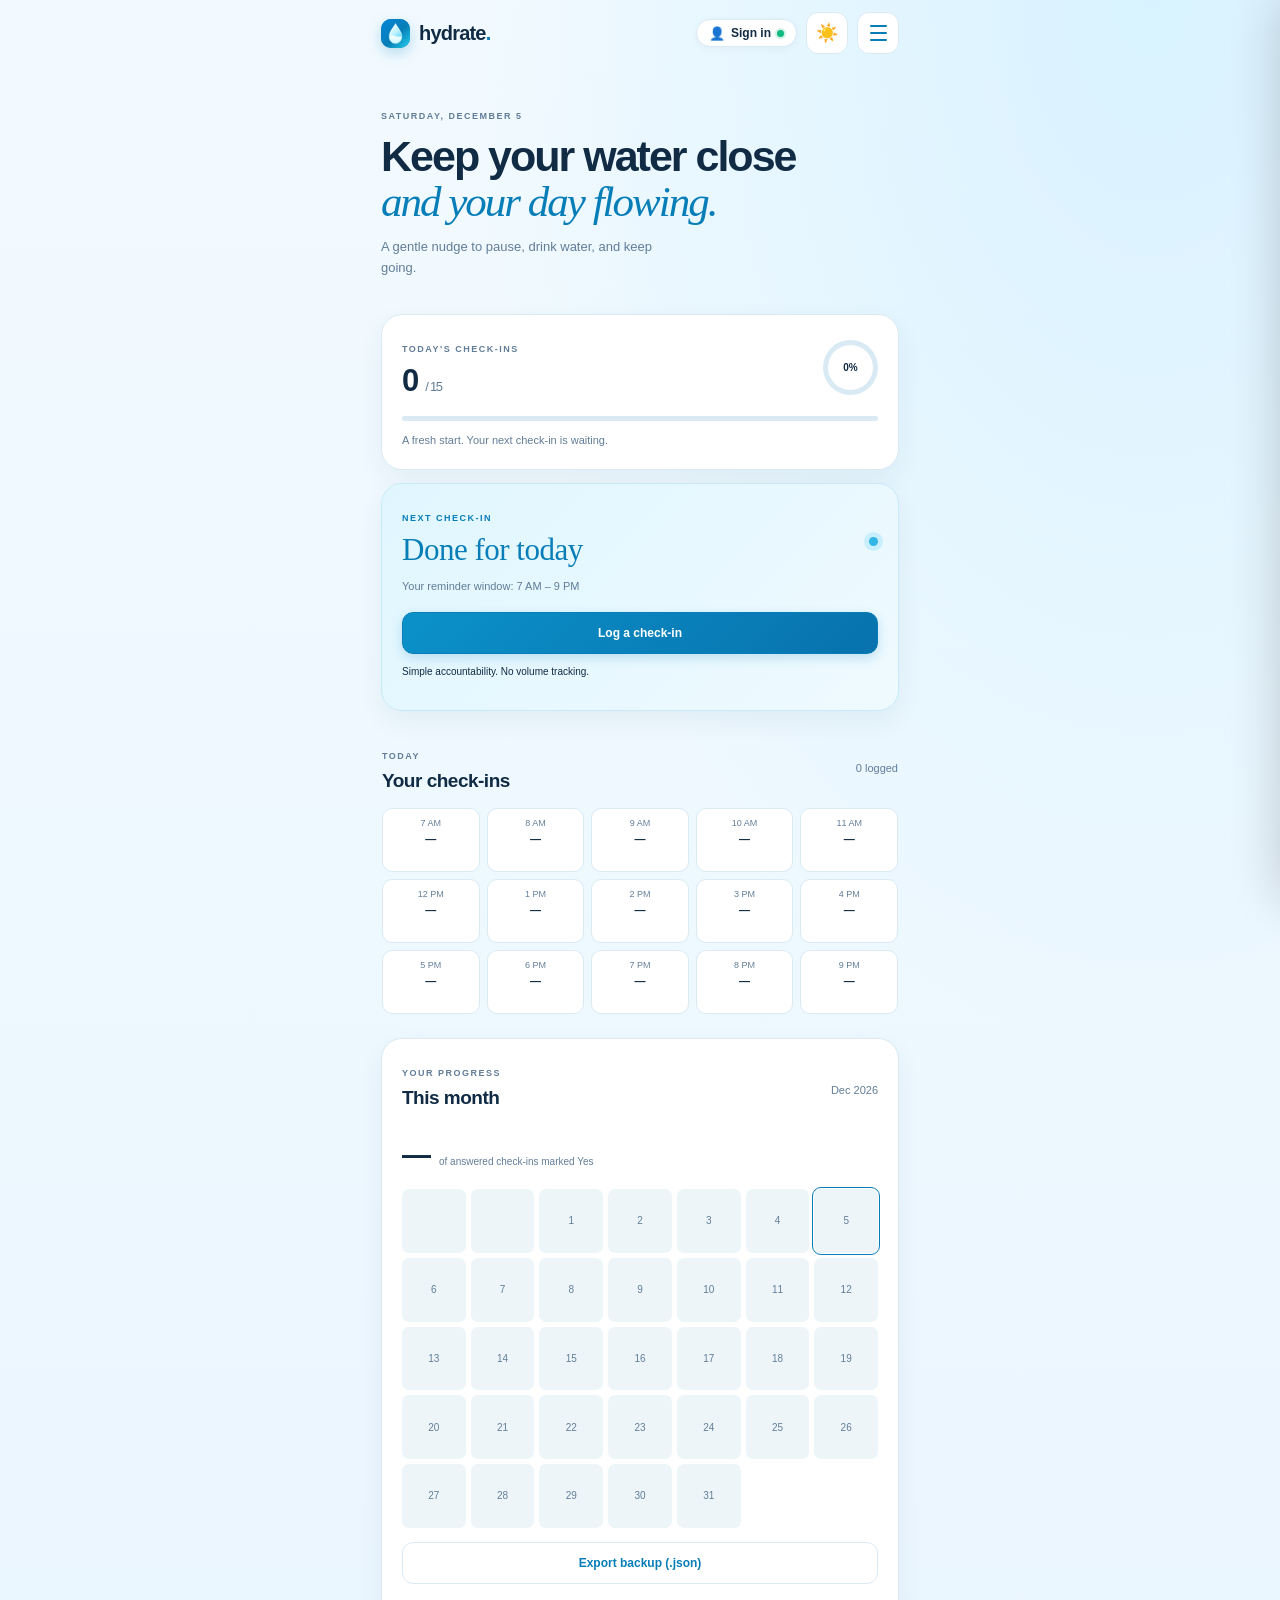
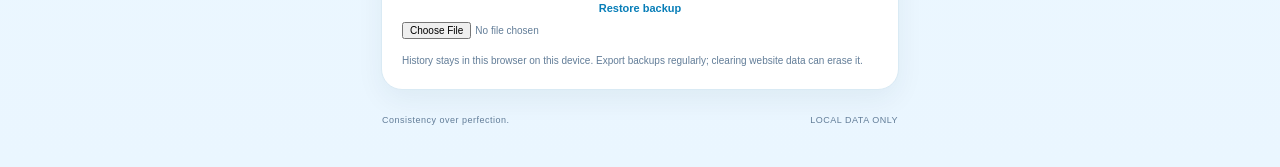
==== commit 2df284de: "Implement user authentication, cloud sync, and account management" ====
--- a/index.html
+++ b/index.html
@@ -43,6 +43,11 @@
   <header class="nav">
     <a class="logo" href="./"><span class="drop"><img src="./apple-touch-icon.png" alt=""></span>hydrate<span class="dot">.</span></a>
     <div class="nav-actions">
+      <button class="auth-pill" id="authPill" aria-label="Account and cloud sync">
+        <span class="auth-pill-avatar" id="authPillAvatar">👤</span>
+        <span class="auth-pill-text" id="authPillText">Sign in</span>
+        <span class="auth-sync-dot" id="authSyncDot" title="Cloud sync active" hidden></span>
+      </button>
       <button class="theme-quick-btn" id="quickThemeBtn" aria-label="Cycle theme" title="Switch theme"><span id="quickThemeIcon">☀️</span></button>
       <button class="menu-trigger" id="menuTrigger" aria-label="Open menu" aria-expanded="false"><span></span><span></span><span></span></button>
     </div>
@@ -126,6 +131,29 @@
         <p>Small reminders. Consistent habits.</p>
       </div>
     </div>
+
+    <section class="card account-card" id="settingsAccountCard">
+      <div class="flex">
+        <div>
+          <p class="kicker">ACCOUNT & CLOUD SYNC</p>
+          <h2 id="settingsAccountTitle">Free cloud sync</h2>
+        </div>
+        <span class="account-plan-badge">100% Free</span>
+      </div>
+      <p class="muted" id="settingsAccountDesc">Create a free account to back up and sync your check-ins and streaks across iPhone, Mac, and web browsers.</p>
+      <div class="account-user-banner" id="accountUserBanner" hidden>
+        <div class="account-user-meta">
+          <strong class="account-user-name" id="accountUserName">User</strong>
+          <span class="account-user-email" id="accountUserEmail">email@example.com</span>
+        </div>
+        <span class="account-sync-state" id="accountSyncState">● Cloud sync active</span>
+      </div>
+      <div class="account-actions">
+        <button class="yes" id="accountPrimaryBtn">Sign in or create account</button>
+        <button class="outline" id="accountSyncBtn" hidden>Sync now</button>
+        <button class="outline danger-text" id="accountLogoutBtn" hidden>Log out</button>
+      </div>
+    </section>
 
     <section class="card settings">
       <p class="kicker">APPEARANCE</p>
@@ -184,6 +212,14 @@
 <div class="menu-backdrop" id="menuBackdrop"></div>
 <aside class="app-menu" id="appMenu" aria-hidden="true">
   <div class="menu-head"><strong>Hydrate</strong><button id="menuClose" aria-label="Close menu">×</button></div>
+  <div class="menu-account-card" id="menuAccountCard">
+    <div class="menu-account-avatar" id="menuAccountAvatar">👤</div>
+    <div class="menu-account-details">
+      <strong id="menuAccountName">Guest user</strong>
+      <small id="menuAccountStatus">Local only · Tap to sign in</small>
+    </div>
+    <button class="menu-account-btn" id="menuAccountBtn">Sign In</button>
+  </div>
   <button class="menu-item" id="menuProfile"><span>Profile</span><small>Personal details</small></button>
   <button class="menu-item" id="menuSettings"><span>Settings</span><small>Routine and data controls</small></button>
   <button class="menu-item" id="menuTheme">
@@ -218,6 +254,46 @@
   </div>
 </section>
 
+<section class="auth-overlay" id="authOverlay" aria-hidden="true">
+  <div class="auth-dialog" role="dialog" aria-modal="true" aria-labelledby="authDialogTitle">
+    <div class="auth-header">
+      <div>
+        <p class="kicker">HYDRATE CLOUD (FREE TIER)</p>
+        <h2 id="authDialogTitle">Sign in to Hydrate</h2>
+      </div>
+      <button id="authClose" class="auth-close" aria-label="Close dialog">×</button>
+    </div>
+    <p class="auth-sub" id="authDialogSub">Access your check-ins, history, and settings from any device. 100% free.</p>
+
+    <div class="auth-tabs" role="tablist">
+      <button class="auth-tab active" id="tabLogin" role="tab" aria-selected="true">Sign In</button>
+      <button class="auth-tab" id="tabSignup" role="tab" aria-selected="false">Create Account</button>
+    </div>
+
+    <div class="auth-error" id="authError" hidden></div>
+
+    <form class="auth-form" id="authForm" onsubmit="return false;">
+      <div class="field" id="authNameField" hidden>
+        <label for="authName">Your name</label>
+        <input id="authName" type="text" autocomplete="name" placeholder="Your name" maxlength="40">
+      </div>
+      <div class="field">
+        <label for="authEmail">Email address</label>
+        <input id="authEmail" type="email" autocomplete="email" placeholder="you@example.com" required>
+      </div>
+      <div class="field">
+        <label for="authPassword">Password</label>
+        <input id="authPassword" type="password" autocomplete="current-password" placeholder="At least 6 characters" minlength="6" required>
+      </div>
+      <button class="yes auth-submit" id="authSubmit" type="submit">Sign In</button>
+    </form>
+
+    <div class="auth-foot">
+      <p class="tiny muted" id="authSwitchPrompt">Don't have an account? <a href="#" id="authSwitchLink">Create one free</a></p>
+    </div>
+  </div>
+</section>
+
 <div id="toast" role="status"></div>
 <script src="./app.js" defer></script>
 </body>
--- a/styles.css
+++ b/styles.css
@@ -1066,3 +1066,306 @@
   color: var(--muted);
   margin-top: 2px;
 }
+
+/* Auth Pill in Navigation */
+.auth-pill {
+  display: inline-flex;
+  align-items: center;
+  gap: 6px;
+  background: var(--card-bg);
+  border: 1px solid var(--line);
+  padding: 6px 12px;
+  border-radius: 999px;
+  font: 600 12px/1 inherit;
+  color: var(--ink);
+  cursor: pointer;
+  transition: all 0.18s ease;
+  box-shadow: 0 2px 8px rgba(0, 0, 0, 0.04);
+}
+
+.auth-pill:hover {
+  border-color: var(--brand);
+  background: var(--brand-light);
+}
+
+.auth-pill-avatar {
+  font-size: 13px;
+  line-height: 1;
+}
+
+.auth-pill-text {
+  max-width: 100px;
+  overflow: hidden;
+  text-overflow: ellipsis;
+  white-space: nowrap;
+}
+
+.auth-sync-dot {
+  width: 7px;
+  height: 7px;
+  border-radius: 50%;
+  background: #10b981;
+  box-shadow: 0 0 0 2px rgba(16, 185, 129, 0.2);
+  display: inline-block;
+  animation: pulse-sync 2.5s infinite;
+}
+
+@keyframes pulse-sync {
+  0%, 100% { transform: scale(1); opacity: 1; }
+  50% { transform: scale(1.2); opacity: 0.7; }
+}
+
+/* Menu Account Card */
+.menu-account-card {
+  display: flex;
+  align-items: center;
+  gap: 12px;
+  padding: 12px 14px;
+  margin: 10px 14px 14px;
+  background: var(--brand-light);
+  border: 1px solid var(--brand-border);
+  border-radius: 14px;
+}
+
+.menu-account-avatar {
+  width: 36px;
+  height: 36px;
+  border-radius: 50%;
+  background: var(--card-bg);
+  display: flex;
+  align-items: center;
+  justify-content: center;
+  font-size: 16px;
+  flex-shrink: 0;
+  border: 1px solid var(--line);
+}
+
+.menu-account-details {
+  flex: 1;
+  min-width: 0;
+}
+
+.menu-account-details strong {
+  display: block;
+  font-size: 13px;
+  color: var(--ink);
+  overflow: hidden;
+  text-overflow: ellipsis;
+  white-space: nowrap;
+}
+
+.menu-account-details small {
+  display: block;
+  font-size: 11px;
+  color: var(--muted);
+  overflow: hidden;
+  text-overflow: ellipsis;
+  white-space: nowrap;
+  margin-top: 1px;
+}
+
+.menu-account-btn {
+  background: var(--brand);
+  color: #fff;
+  border: none;
+  padding: 6px 12px;
+  border-radius: 999px;
+  font: 600 11px/1 inherit;
+  cursor: pointer;
+  flex-shrink: 0;
+}
+
+/* Settings Account Card */
+.account-plan-badge {
+  font-size: 11px;
+  font-weight: 700;
+  text-transform: uppercase;
+  letter-spacing: 0.05em;
+  padding: 4px 10px;
+  border-radius: 999px;
+  background: var(--brand-light);
+  color: var(--brand);
+  border: 1px solid var(--brand-border);
+}
+
+.account-user-banner {
+  background: var(--input-bg);
+  border: 1px solid var(--line);
+  border-radius: 12px;
+  padding: 12px 14px;
+  margin: 14px 0;
+  display: flex;
+  align-items: center;
+  justify-content: space-between;
+  gap: 12px;
+}
+
+.account-user-meta {
+  display: flex;
+  flex-direction: column;
+  min-width: 0;
+}
+
+.account-user-name {
+  font-size: 14px;
+  color: var(--ink);
+}
+
+.account-user-email {
+  font-size: 12px;
+  color: var(--muted);
+  overflow: hidden;
+  text-overflow: ellipsis;
+  white-space: nowrap;
+}
+
+.account-sync-state {
+  font-size: 11px;
+  font-weight: 600;
+  color: #10b981;
+  flex-shrink: 0;
+}
+
+.account-actions {
+  display: flex;
+  flex-direction: column;
+  gap: 10px;
+  margin-top: 14px;
+}
+
+.account-actions button {
+  width: 100%;
+}
+
+.danger-text {
+  color: var(--danger-btn-text) !important;
+  border-color: var(--danger-btn-border) !important;
+}
+
+/* Auth Modal Overlay */
+.auth-overlay {
+  position: fixed;
+  inset: 0;
+  z-index: 50;
+  background: var(--dialog-overlay);
+  display: none;
+  align-items: center;
+  justify-content: center;
+  padding: 20px;
+  backdrop-filter: blur(8px);
+  -webkit-backdrop-filter: blur(8px);
+}
+
+.auth-overlay.visible {
+  display: flex;
+}
+
+.auth-dialog {
+  background: var(--dialog-bg);
+  width: 100%;
+  max-width: 420px;
+  border-radius: 24px;
+  padding: 24px;
+  box-shadow: 0 24px 60px rgba(0, 0, 0, 0.28);
+  border: 1px solid var(--line);
+  color: var(--ink);
+  animation: auth-dialog-pop 0.22s ease-out;
+}
+
+@keyframes auth-dialog-pop {
+  from { opacity: 0; transform: scale(0.96) translateY(10px); }
+  to { opacity: 1; transform: scale(1) translateY(0); }
+}
+
+.auth-header {
+  display: flex;
+  justify-content: space-between;
+  align-items: flex-start;
+  gap: 12px;
+}
+
+.auth-header h2 {
+  font-size: 21px;
+  margin: 4px 0 0;
+  color: var(--ink);
+}
+
+.auth-close {
+  background: none;
+  border: none;
+  font-size: 26px;
+  line-height: 1;
+  cursor: pointer;
+  color: var(--muted);
+  padding: 4px;
+}
+
+.auth-sub {
+  font-size: 13px;
+  color: var(--muted);
+  margin: 8px 0 16px;
+  line-height: 1.45;
+}
+
+.auth-tabs {
+  display: flex;
+  background: var(--input-bg);
+  border: 1px solid var(--line);
+  border-radius: 12px;
+  padding: 4px;
+  gap: 4px;
+  margin-bottom: 16px;
+}
+
+.auth-tab {
+  flex: 1;
+  background: none;
+  border: none;
+  padding: 9px;
+  border-radius: 8px;
+  font: 600 13px/1 inherit;
+  color: var(--muted);
+  cursor: pointer;
+  transition: all 0.18s;
+}
+
+.auth-tab.active {
+  background: var(--card-bg);
+  color: var(--ink);
+  box-shadow: 0 2px 8px rgba(0, 0, 0, 0.06);
+}
+
+.auth-error {
+  background: var(--danger-btn-bg);
+  border: 1px solid var(--danger-btn-border);
+  color: var(--danger-btn-text);
+  padding: 10px 14px;
+  border-radius: 10px;
+  font-size: 12px;
+  margin-bottom: 14px;
+  line-height: 1.4;
+}
+
+.auth-form {
+  display: flex;
+  flex-direction: column;
+  gap: 12px;
+}
+
+.auth-submit {
+  width: 100%;
+  margin-top: 6px;
+  padding: 14px;
+  font-size: 15px;
+}
+
+.auth-foot {
+  text-align: center;
+  margin-top: 16px;
+}
+
+.auth-foot a {
+  color: var(--brand);
+  text-decoration: underline;
+  font-weight: 600;
+}
